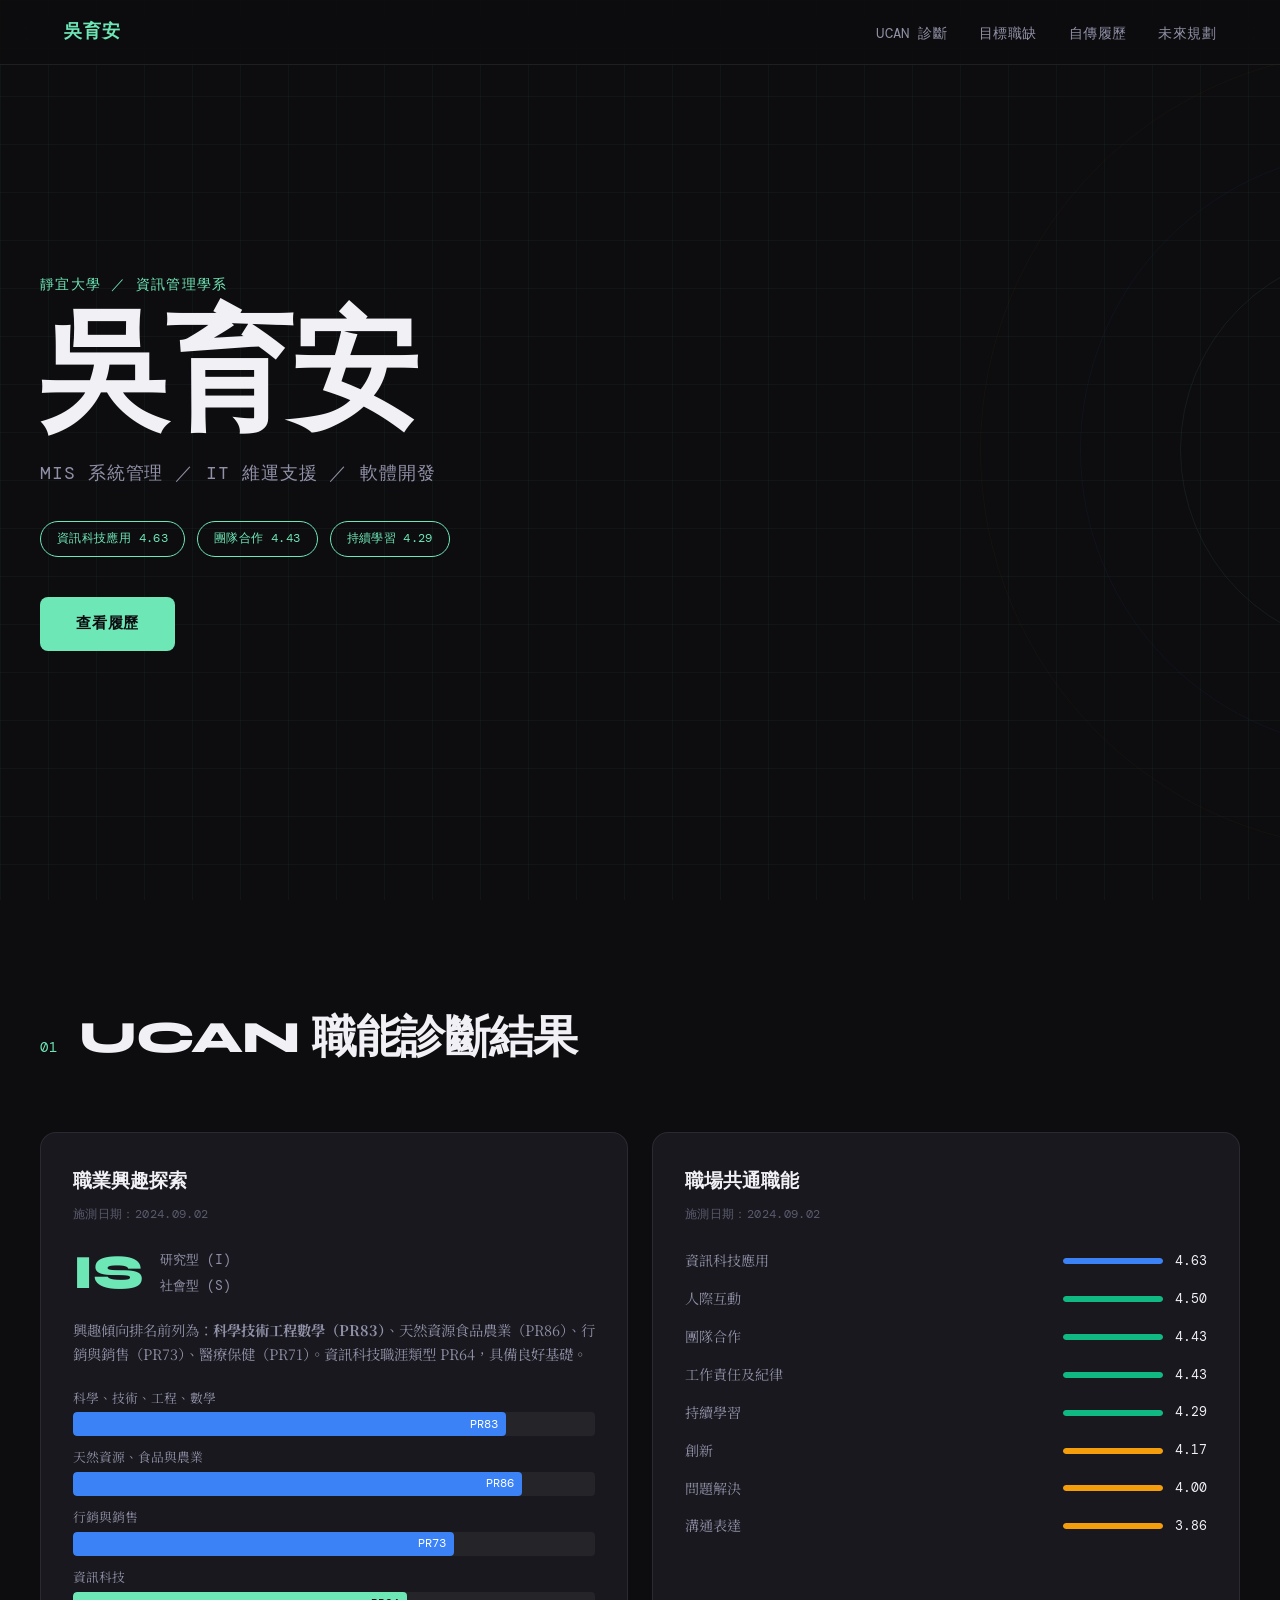
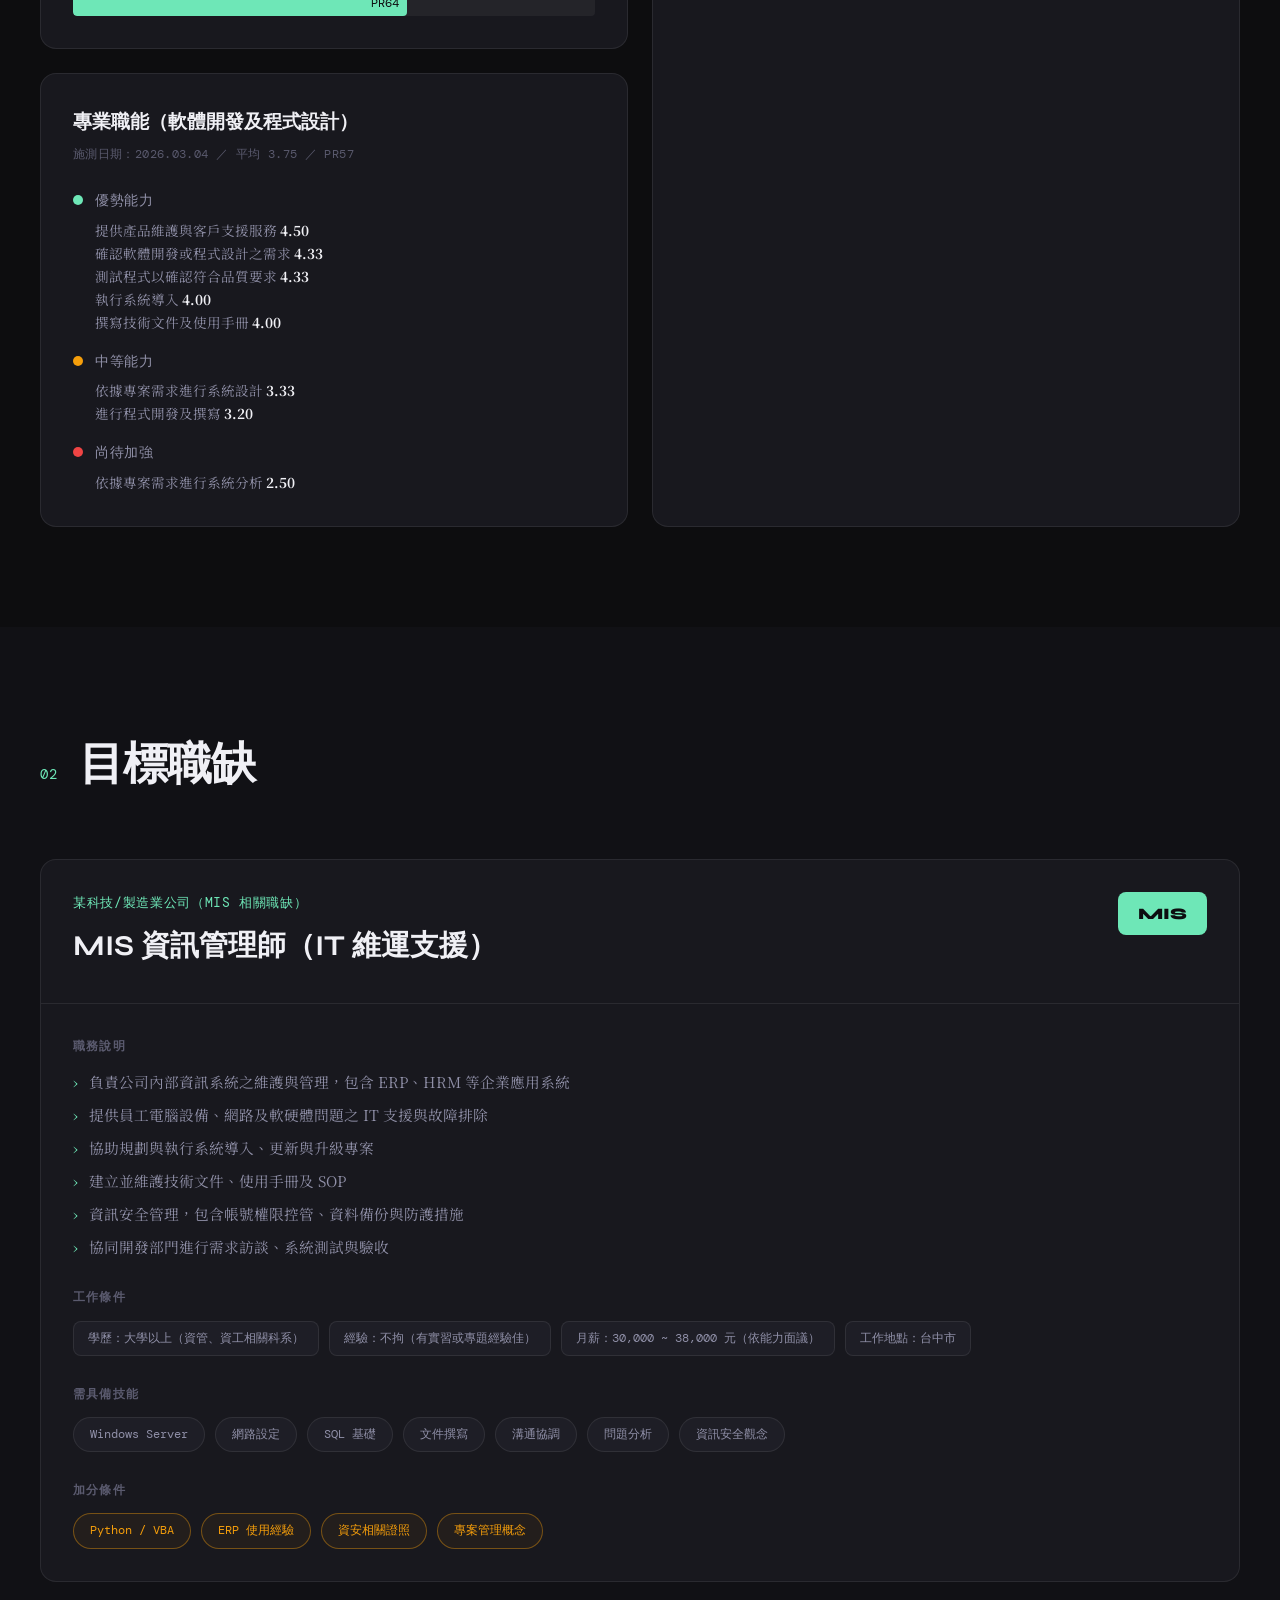
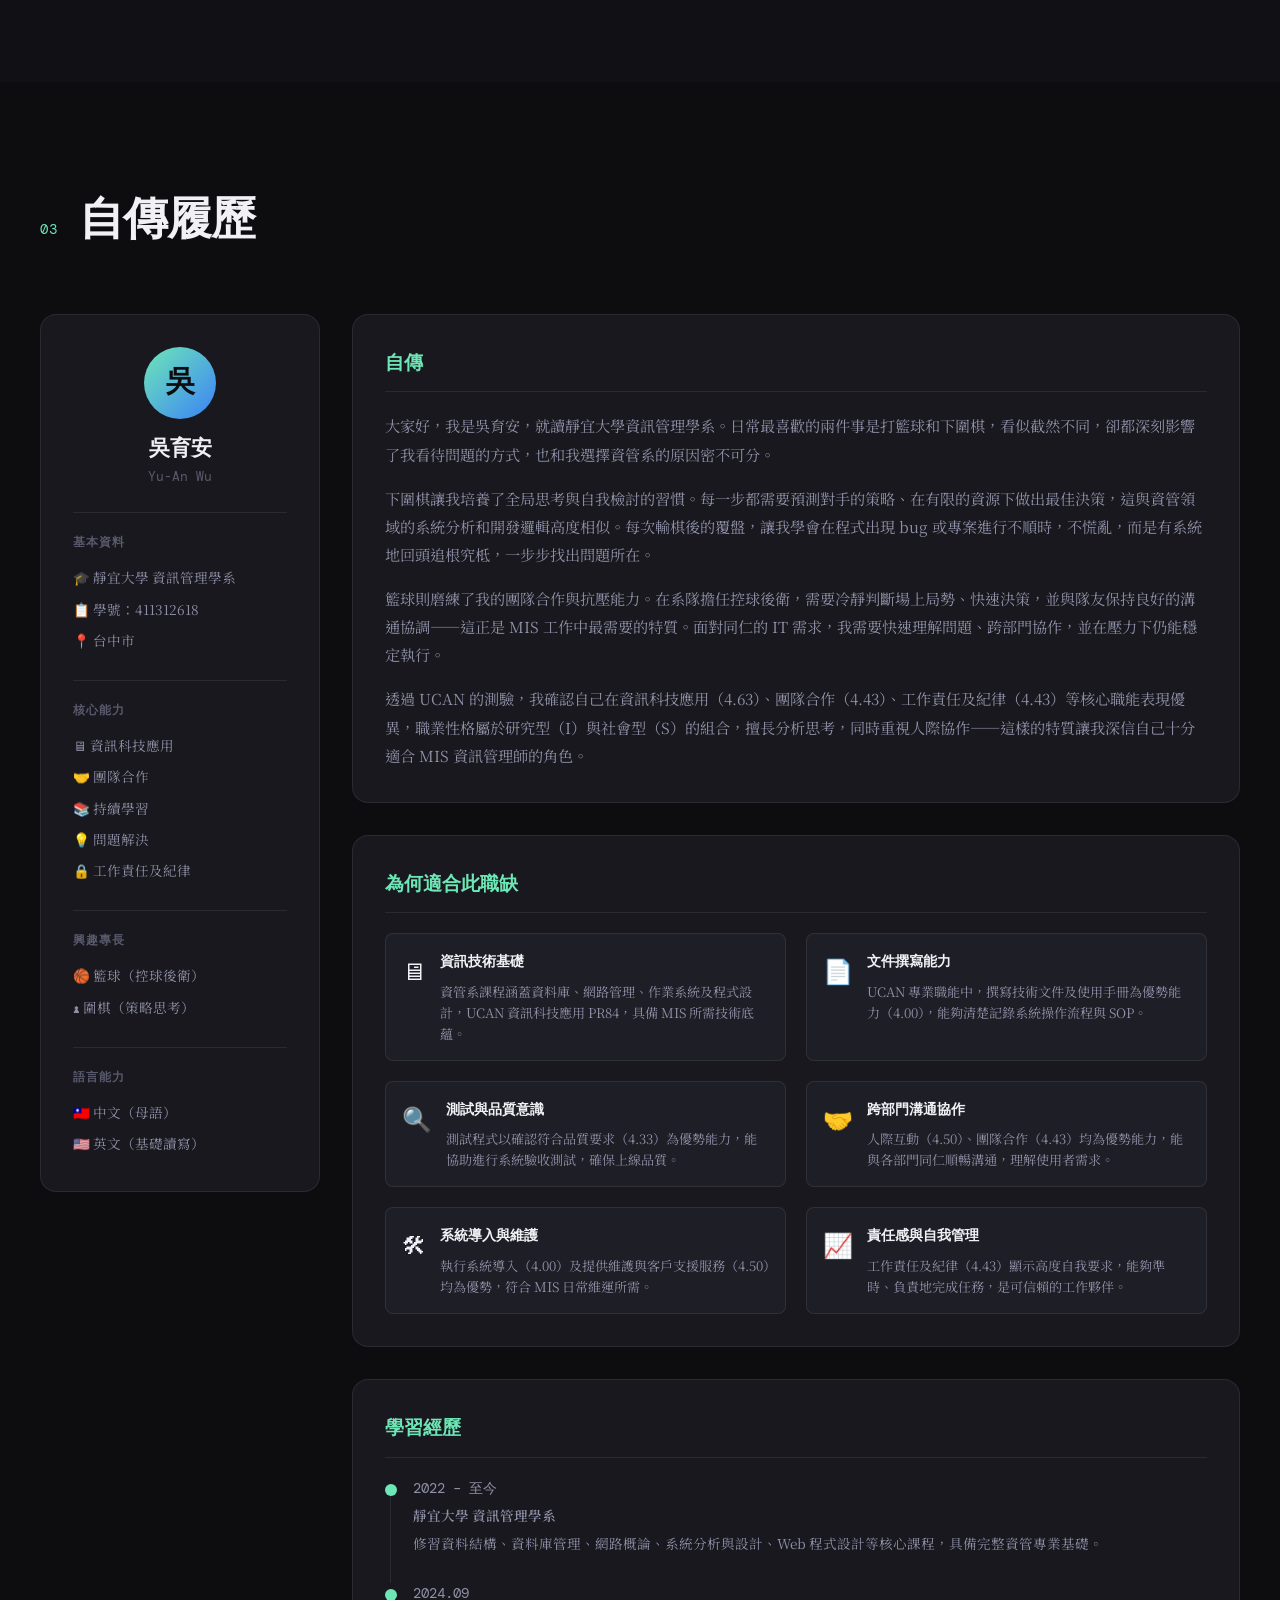
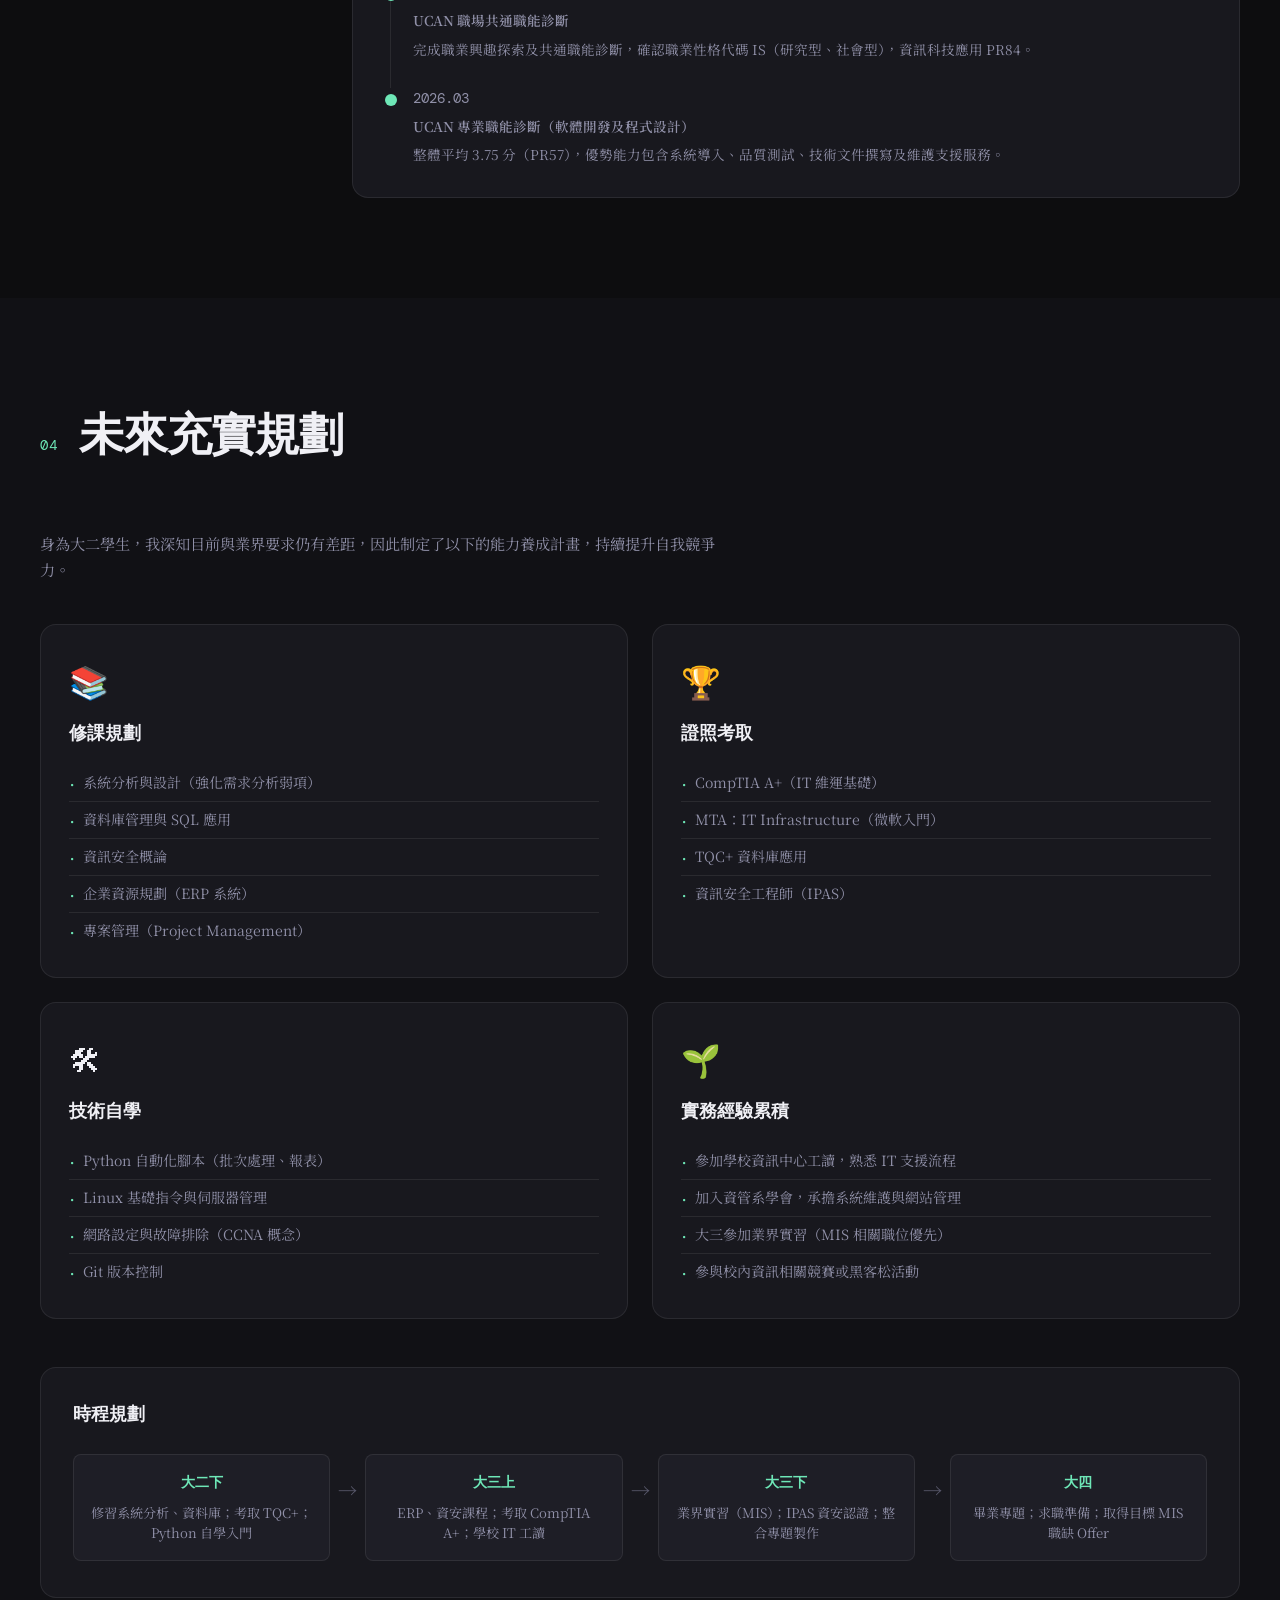
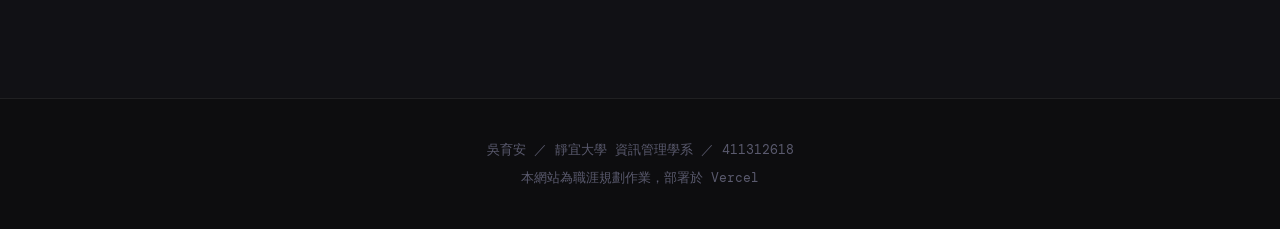
==== index.html @ 24e61c43 "Add files via upload" ====
<!DOCTYPE html>
<html lang="zh-TW">
<head>
  <meta charset="UTF-8" />
  <meta name="viewport" content="width=device-width, initial-scale=1.0" />
  <title>吳育安｜職涯履歷</title>
  <link rel="stylesheet" href="style.css" />
  <link rel="preconnect" href="https://fonts.googleapis.com" />
  <link rel="preconnect" href="https://fonts.gstatic.com" crossorigin />
  <link href="https://fonts.googleapis.com/css2?family=Noto+Serif+TC:wght@400;600;700&family=DM+Mono:wght@400;500&family=Syne:wght@700;800&display=swap" rel="stylesheet" />
</head>
<body>

  <!-- NAV -->
  <nav id="navbar">
    <div class="nav-inner">
      <span class="nav-logo">吳育安</span>
      <ul class="nav-links">
        <li><a href="#ucan">UCAN 診斷</a></li>
        <li><a href="#job">目標職缺</a></li>
        <li><a href="#resume">自傳履歷</a></li>
        <li><a href="#plan">未來規劃</a></li>
      </ul>
      <button class="hamburger" id="hamburger" aria-label="開啟選單">
        <span></span><span></span><span></span>
      </button>
    </div>
    <div class="mobile-menu" id="mobile-menu">
      <a href="#ucan">UCAN 診斷</a>
      <a href="#job">目標職缺</a>
      <a href="#resume">自傳履歷</a>
      <a href="#plan">未來規劃</a>
    </div>
  </nav>

  <!-- HERO -->
  <header class="hero">
    <div class="hero-bg-grid"></div>
    <div class="hero-content">
      <p class="hero-label">靜宜大學 ／ 資訊管理學系</p>
      <h1 class="hero-name">吳育安</h1>
      <p class="hero-sub">MIS 系統管理 ／ IT 維運支援 ／ 軟體開發</p>
      <div class="hero-tags">
        <span class="tag">資訊科技應用 4.63</span>
        <span class="tag">團隊合作 4.43</span>
        <span class="tag">持續學習 4.29</span>
      </div>
      <a href="#resume" class="btn-primary">查看履歷</a>
    </div>
    <div class="hero-deco">
      <div class="deco-ring ring-1"></div>
      <div class="deco-ring ring-2"></div>
      <div class="deco-ring ring-3"></div>
    </div>
  </header>

  <!-- UCAN -->
  <section id="ucan" class="section">
    <div class="container">
      <div class="section-header">
        <span class="section-num">01</span>
        <h2>UCAN 職能診斷結果</h2>
      </div>

      <div class="ucan-grid">

        <!-- 職業興趣 -->
        <div class="ucan-card card-interest">
          <h3 class="card-title">職業興趣探索</h3>
          <p class="card-meta">施測日期：2024.09.02</p>
          <div class="holland-badge">
            <span class="holland-code">IS</span>
            <div class="holland-labels">
              <span>研究型 (I)</span>
              <span>社會型 (S)</span>
            </div>
          </div>
          <p class="card-desc">興趣傾向排名前列為：<strong>科學技術工程數學（PR83）</strong>、天然資源食品農業（PR86）、行銷與銷售（PR73）、醫療保健（PR71）。資訊科技職涯類型 PR64，具備良好基礎。</p>
          <div class="interest-bars">
            <div class="ibar">
              <span>科學、技術、工程、數學</span>
              <div class="bar-track"><div class="bar-fill" style="--w:83%">PR83</div></div>
            </div>
            <div class="ibar">
              <span>天然資源、食品與農業</span>
              <div class="bar-track"><div class="bar-fill" style="--w:86%">PR86</div></div>
            </div>
            <div class="ibar">
              <span>行銷與銷售</span>
              <div class="bar-track"><div class="bar-fill" style="--w:73%">PR73</div></div>
            </div>
            <div class="ibar">
              <span>資訊科技</span>
              <div class="bar-track"><div class="bar-fill bar-fill-accent" style="--w:64%">PR64</div></div>
            </div>
          </div>
        </div>

        <!-- 共通職能 -->
        <div class="ucan-card card-common">
          <h3 class="card-title">職場共通職能</h3>
          <p class="card-meta">施測日期：2024.09.02</p>
          <div class="skill-rows">
            <div class="skill-row">
              <span class="skill-name">資訊科技應用</span>
              <div class="skill-bar-wrap">
                <div class="skill-bar" style="--pct:92.6%;--color:#3B82F6"></div>
              </div>
              <span class="skill-score">4.63</span>
            </div>
            <div class="skill-row">
              <span class="skill-name">人際互動</span>
              <div class="skill-bar-wrap">
                <div class="skill-bar" style="--pct:90%;--color:#10B981"></div>
              </div>
              <span class="skill-score">4.50</span>
            </div>
            <div class="skill-row">
              <span class="skill-name">團隊合作</span>
              <div class="skill-bar-wrap">
                <div class="skill-bar" style="--pct:88.6%;--color:#10B981"></div>
              </div>
              <span class="skill-score">4.43</span>
            </div>
            <div class="skill-row">
              <span class="skill-name">工作責任及紀律</span>
              <div class="skill-bar-wrap">
                <div class="skill-bar" style="--pct:88.6%;--color:#10B981"></div>
              </div>
              <span class="skill-score">4.43</span>
            </div>
            <div class="skill-row">
              <span class="skill-name">持續學習</span>
              <div class="skill-bar-wrap">
                <div class="skill-bar" style="--pct:85.8%;--color:#10B981"></div>
              </div>
              <span class="skill-score">4.29</span>
            </div>
            <div class="skill-row">
              <span class="skill-name">創新</span>
              <div class="skill-bar-wrap">
                <div class="skill-bar" style="--pct:83.4%;--color:#F59E0B"></div>
              </div>
              <span class="skill-score">4.17</span>
            </div>
            <div class="skill-row">
              <span class="skill-name">問題解決</span>
              <div class="skill-bar-wrap">
                <div class="skill-bar" style="--pct:80%;--color:#F59E0B"></div>
              </div>
              <span class="skill-score">4.00</span>
            </div>
            <div class="skill-row">
              <span class="skill-name">溝通表達</span>
              <div class="skill-bar-wrap">
                <div class="skill-bar" style="--pct:77.2%;--color:#F59E0B"></div>
              </div>
              <span class="skill-score">3.86</span>
            </div>
          </div>
        </div>

        <!-- 專業職能 -->
        <div class="ucan-card card-pro">
          <h3 class="card-title">專業職能（軟體開發及程式設計）</h3>
          <p class="card-meta">施測日期：2026.03.04 ／ 平均 3.75 ／ PR57</p>
          <div class="pro-items">
            <div class="pro-item strength">
              <span class="pro-dot"></span>
              <div>
                <p class="pro-label">優勢能力</p>
                <p>提供產品維護與客戶支援服務 <strong>4.50</strong></p>
                <p>確認軟體開發或程式設計之需求 <strong>4.33</strong></p>
                <p>測試程式以確認符合品質要求 <strong>4.33</strong></p>
                <p>執行系統導入 <strong>4.00</strong></p>
                <p>撰寫技術文件及使用手冊 <strong>4.00</strong></p>
              </div>
            </div>
            <div class="pro-item medium">
              <span class="pro-dot"></span>
              <div>
                <p class="pro-label">中等能力</p>
                <p>依據專案需求進行系統設計 <strong>3.33</strong></p>
                <p>進行程式開發及撰寫 <strong>3.20</strong></p>
              </div>
            </div>
            <div class="pro-item weak">
              <span class="pro-dot"></span>
              <div>
                <p class="pro-label">尚待加強</p>
                <p>依據專案需求進行系統分析 <strong>2.50</strong></p>
              </div>
            </div>
          </div>
        </div>

      </div>
    </div>
  </section>

  <!-- JOB -->
  <section id="job" class="section section-dark">
    <div class="container">
      <div class="section-header">
        <span class="section-num">02</span>
        <h2>目標職缺</h2>
      </div>

      <div class="job-card">
        <div class="job-header">
          <div>
            <p class="job-company">某科技/製造業公司（MIS 相關職缺）</p>
            <h3 class="job-title">MIS 資訊管理師（IT 維運支援）</h3>
          </div>
          <span class="job-badge">MIS</span>
        </div>

        <div class="job-body">
          <div class="job-section">
            <h4>職務說明</h4>
            <ul>
              <li>負責公司內部資訊系統之維護與管理，包含 ERP、HRM 等企業應用系統</li>
              <li>提供員工電腦設備、網路及軟硬體問題之 IT 支援與故障排除</li>
              <li>協助規劃與執行系統導入、更新與升級專案</li>
              <li>建立並維護技術文件、使用手冊及 SOP</li>
              <li>資訊安全管理，包含帳號權限控管、資料備份與防護措施</li>
              <li>協同開發部門進行需求訪談、系統測試與驗收</li>
            </ul>
          </div>

          <div class="job-section">
            <h4>工作條件</h4>
            <div class="job-tags">
              <span>學歷：大學以上（資管、資工相關科系）</span>
              <span>經驗：不拘（有實習或專題經驗佳）</span>
              <span>月薪：30,000 ~ 38,000 元（依能力面議）</span>
              <span>工作地點：台中市</span>
            </div>
          </div>

          <div class="job-section">
            <h4>需具備技能</h4>
            <div class="skill-chips">
              <span class="chip">Windows Server</span>
              <span class="chip">網路設定</span>
              <span class="chip">SQL 基礎</span>
              <span class="chip">文件撰寫</span>
              <span class="chip">溝通協調</span>
              <span class="chip">問題分析</span>
              <span class="chip">資訊安全觀念</span>
            </div>
          </div>

          <div class="job-section">
            <h4>加分條件</h4>
            <div class="skill-chips">
              <span class="chip chip-plus">Python / VBA</span>
              <span class="chip chip-plus">ERP 使用經驗</span>
              <span class="chip chip-plus">資安相關證照</span>
              <span class="chip chip-plus">專案管理概念</span>
            </div>
          </div>
        </div>
      </div>
    </div>
  </section>

  <!-- RESUME -->
  <section id="resume" class="section">
    <div class="container">
      <div class="section-header">
        <span class="section-num">03</span>
        <h2>自傳履歷</h2>
      </div>

      <div class="resume-layout">

        <!-- Sidebar -->
        <aside class="resume-sidebar">
          <div class="profile-block">
            <div class="profile-avatar">吳</div>
            <h3>吳育安</h3>
            <p>Yu-An Wu</p>
          </div>
          <div class="info-block">
            <h4>基本資料</h4>
            <p>🎓 靜宜大學 資訊管理學系</p>
            <p>📋 學號：411312618</p>
            <p>📍 台中市</p>
          </div>
          <div class="info-block">
            <h4>核心能力</h4>
            <p>🖥 資訊科技應用</p>
            <p>🤝 團隊合作</p>
            <p>📚 持續學習</p>
            <p>💡 問題解決</p>
            <p>🔒 工作責任及紀律</p>
          </div>
          <div class="info-block">
            <h4>興趣專長</h4>
            <p>🏀 籃球（控球後衛）</p>
            <p>♟ 圍棋（策略思考）</p>
          </div>
          <div class="info-block">
            <h4>語言能力</h4>
            <p>🇹🇼 中文（母語）</p>
            <p>🇺🇸 英文（基礎讀寫）</p>
          </div>
        </aside>

        <!-- Main Content -->
        <main class="resume-main">

          <div class="resume-section">
            <h3 class="rs-title">自傳</h3>
            <div class="bio-text">
              <p>大家好，我是吳育安，就讀靜宜大學資訊管理學系。日常最喜歡的兩件事是打籃球和下圍棋，看似截然不同，卻都深刻影響了我看待問題的方式，也和我選擇資管系的原因密不可分。</p>

              <p>下圍棋讓我培養了全局思考與自我檢討的習慣。每一步都需要預測對手的策略、在有限的資源下做出最佳決策，這與資管領域的系統分析和開發邏輯高度相似。每次輸棋後的覆盤，讓我學會在程式出現 bug 或專案進行不順時，不慌亂，而是有系統地回頭追根究柢，一步步找出問題所在。</p>

              <p>籃球則磨練了我的團隊合作與抗壓能力。在系隊擔任控球後衛，需要冷靜判斷場上局勢、快速決策，並與隊友保持良好的溝通協調——這正是 MIS 工作中最需要的特質。面對同仁的 IT 需求，我需要快速理解問題、跨部門協作，並在壓力下仍能穩定執行。</p>

              <p>透過 UCAN 的測驗，我確認自己在資訊科技應用（4.63）、團隊合作（4.43）、工作責任及紀律（4.43）等核心職能表現優異，職業性格屬於研究型（I）與社會型（S）的組合，擅長分析思考，同時重視人際協作——這樣的特質讓我深信自己十分適合 MIS 資訊管理師的角色。</p>
            </div>
          </div>

          <div class="resume-section">
            <h3 class="rs-title">為何適合此職缺</h3>
            <div class="fit-grid">
              <div class="fit-item">
                <span class="fit-icon">🖥</span>
                <div>
                  <strong>資訊技術基礎</strong>
                  <p>資管系課程涵蓋資料庫、網路管理、作業系統及程式設計，UCAN 資訊科技應用 PR84，具備 MIS 所需技術底蘊。</p>
                </div>
              </div>
              <div class="fit-item">
                <span class="fit-icon">📄</span>
                <div>
                  <strong>文件撰寫能力</strong>
                  <p>UCAN 專業職能中，撰寫技術文件及使用手冊為優勢能力（4.00），能夠清楚記錄系統操作流程與 SOP。</p>
                </div>
              </div>
              <div class="fit-item">
                <span class="fit-icon">🔍</span>
                <div>
                  <strong>測試與品質意識</strong>
                  <p>測試程式以確認符合品質要求（4.33）為優勢能力，能協助進行系統驗收測試，確保上線品質。</p>
                </div>
              </div>
              <div class="fit-item">
                <span class="fit-icon">🤝</span>
                <div>
                  <strong>跨部門溝通協作</strong>
                  <p>人際互動（4.50）、團隊合作（4.43）均為優勢能力，能與各部門同仁順暢溝通，理解使用者需求。</p>
                </div>
              </div>
              <div class="fit-item">
                <span class="fit-icon">🛠</span>
                <div>
                  <strong>系統導入與維護</strong>
                  <p>執行系統導入（4.00）及提供維護與客戶支援服務（4.50）均為優勢，符合 MIS 日常維運所需。</p>
                </div>
              </div>
              <div class="fit-item">
                <span class="fit-icon">📈</span>
                <div>
                  <strong>責任感與自我管理</strong>
                  <p>工作責任及紀律（4.43）顯示高度自我要求，能夠準時、負責地完成任務，是可信賴的工作夥伴。</p>
                </div>
              </div>
            </div>
          </div>

          <div class="resume-section">
            <h3 class="rs-title">學習經歷</h3>
            <div class="timeline">
              <div class="tl-item">
                <div class="tl-dot"></div>
                <div class="tl-content">
                  <p class="tl-date">2022 – 至今</p>
                  <p class="tl-title">靜宜大學 資訊管理學系</p>
                  <p>修習資料結構、資料庫管理、網路概論、系統分析與設計、Web 程式設計等核心課程，具備完整資管專業基礎。</p>
                </div>
              </div>
              <div class="tl-item">
                <div class="tl-dot"></div>
                <div class="tl-content">
                  <p class="tl-date">2024.09</p>
                  <p class="tl-title">UCAN 職場共通職能診斷</p>
                  <p>完成職業興趣探索及共通職能診斷，確認職業性格代碼 IS（研究型、社會型），資訊科技應用 PR84。</p>
                </div>
              </div>
              <div class="tl-item">
                <div class="tl-dot"></div>
                <div class="tl-content">
                  <p class="tl-date">2026.03</p>
                  <p class="tl-title">UCAN 專業職能診斷（軟體開發及程式設計）</p>
                  <p>整體平均 3.75 分（PR57），優勢能力包含系統導入、品質測試、技術文件撰寫及維護支援服務。</p>
                </div>
              </div>
            </div>
          </div>

        </main>
      </div>
    </div>
  </section>

  <!-- PLAN -->
  <section id="plan" class="section section-dark">
    <div class="container">
      <div class="section-header">
        <span class="section-num">04</span>
        <h2>未來充實規劃</h2>
      </div>

      <p class="plan-intro">身為大二學生，我深知目前與業界要求仍有差距，因此制定了以下的能力養成計畫，持續提升自我競爭力。</p>

      <div class="plan-grid">

        <div class="plan-card">
          <div class="plan-icon">📚</div>
          <h3>修課規劃</h3>
          <ul>
            <li>系統分析與設計（強化需求分析弱項）</li>
            <li>資料庫管理與 SQL 應用</li>
            <li>資訊安全概論</li>
            <li>企業資源規劃（ERP 系統）</li>
            <li>專案管理（Project Management）</li>
          </ul>
        </div>

        <div class="plan-card">
          <div class="plan-icon">🏆</div>
          <h3>證照考取</h3>
          <ul>
            <li>CompTIA A+（IT 維運基礎）</li>
            <li>MTA：IT Infrastructure（微軟入門）</li>
            <li>TQC+ 資料庫應用</li>
            <li>資訊安全工程師（IPAS）</li>
          </ul>
        </div>

        <div class="plan-card">
          <div class="plan-icon">🛠</div>
          <h3>技術自學</h3>
          <ul>
            <li>Python 自動化腳本（批次處理、報表）</li>
            <li>Linux 基礎指令與伺服器管理</li>
            <li>網路設定與故障排除（CCNA 概念）</li>
            <li>Git 版本控制</li>
          </ul>
        </div>

        <div class="plan-card">
          <div class="plan-icon">🌱</div>
          <h3>實務經驗累積</h3>
          <ul>
            <li>參加學校資訊中心工讀，熟悉 IT 支援流程</li>
            <li>加入資管系學會，承擔系統維護與網站管理</li>
            <li>大三參加業界實習（MIS 相關職位優先）</li>
            <li>參與校內資訊相關競賽或黑客松活動</li>
          </ul>
        </div>

      </div>

      <div class="roadmap">
        <h3>時程規劃</h3>
        <div class="roadmap-steps">
          <div class="rs-step">
            <div class="rs-step-num">大二下</div>
            <div class="rs-step-content">修習系統分析、資料庫；考取 TQC+；Python 自學入門</div>
          </div>
          <div class="rs-arrow">→</div>
          <div class="rs-step">
            <div class="rs-step-num">大三上</div>
            <div class="rs-step-content">ERP、資安課程；考取 CompTIA A+；學校 IT 工讀</div>
          </div>
          <div class="rs-arrow">→</div>
          <div class="rs-step">
            <div class="rs-step-num">大三下</div>
            <div class="rs-step-content">業界實習（MIS）；IPAS 資安認證；整合專題製作</div>
          </div>
          <div class="rs-arrow">→</div>
          <div class="rs-step">
            <div class="rs-step-num">大四</div>
            <div class="rs-step-content">畢業專題；求職準備；取得目標 MIS 職缺 Offer</div>
          </div>
        </div>
      </div>

    </div>
  </section>

  <!-- FOOTER -->
  <footer class="footer">
    <p>吳育安 ／ 靜宜大學 資訊管理學系 ／ 411312618</p>
    <p class="footer-sub">本網站為職涯規劃作業，部署於 Vercel</p>
  </footer>

  <script src="script.js"></script>
</body>
</html>
---- style.css ----
/* ===== CSS VARIABLES ===== */
:root {
  --bg: #0D0D0F;
  --bg2: #111115;
  --surface: #18181E;
  --surface2: #1E1E26;
  --border: rgba(255,255,255,0.08);
  --accent: #6EE7B7;
  --accent2: #3B82F6;
  --accent3: #F59E0B;
  --text: #F0F0F5;
  --text2: #9090A8;
  --text3: #5A5A6E;
  --font-display: 'Syne', sans-serif;
  --font-serif: 'Noto Serif TC', serif;
  --font-mono: 'DM Mono', monospace;
  --radius: 16px;
  --radius-sm: 8px;
  --shadow: 0 4px 32px rgba(0,0,0,0.4);
  --nav-h: 64px;
}

/* ===== RESET & BASE ===== */
*, *::before, *::after { box-sizing: border-box; margin: 0; padding: 0; }

html { scroll-behavior: smooth; font-size: 16px; }

body {
  background: var(--bg);
  color: var(--text);
  font-family: var(--font-serif);
  line-height: 1.7;
  -webkit-font-smoothing: antialiased;
}

img { display: block; max-width: 100%; }
ul { list-style: none; }
a { text-decoration: none; color: inherit; }

/* ===== NAVBAR ===== */
#navbar {
  position: fixed;
  top: 0; left: 0; right: 0;
  z-index: 1000;
  background: rgba(13,13,15,0.85);
  backdrop-filter: blur(16px);
  -webkit-backdrop-filter: blur(16px);
  border-bottom: 1px solid var(--border);
  transition: box-shadow 0.3s;
}
#navbar.scrolled { box-shadow: 0 2px 24px rgba(0,0,0,0.5); }

.nav-inner {
  max-width: 1200px;
  margin: 0 auto;
  padding: 0 24px;
  height: var(--nav-h);
  display: flex;
  align-items: center;
  justify-content: space-between;
}

.nav-logo {
  font-family: var(--font-display);
  font-size: 1.1rem;
  font-weight: 800;
  letter-spacing: 0.05em;
  color: var(--accent);
}

.nav-links {
  display: flex;
  gap: 32px;
}
.nav-links a {
  font-family: var(--font-mono);
  font-size: 0.85rem;
  color: var(--text2);
  transition: color 0.2s;
  letter-spacing: 0.03em;
}
.nav-links a:hover { color: var(--accent); }

.hamburger {
  display: none;
  flex-direction: column;
  gap: 5px;
  background: none;
  border: none;
  cursor: pointer;
  padding: 4px;
}
.hamburger span {
  display: block;
  width: 24px; height: 2px;
  background: var(--text2);
  border-radius: 2px;
  transition: all 0.3s;
}

.mobile-menu {
  display: none;
  flex-direction: column;
  padding: 16px 24px;
  border-top: 1px solid var(--border);
  gap: 16px;
}
.mobile-menu.open { display: flex; }
.mobile-menu a {
  font-family: var(--font-mono);
  font-size: 0.9rem;
  color: var(--text2);
  padding: 8px 0;
}

/* ===== HERO ===== */
.hero {
  min-height: 100vh;
  display: flex;
  align-items: center;
  position: relative;
  overflow: hidden;
  padding: calc(var(--nav-h) + 40px) 24px 80px;
}

.hero-bg-grid {
  position: absolute;
  inset: 0;
  background-image:
    linear-gradient(rgba(110,231,183,0.04) 1px, transparent 1px),
    linear-gradient(90deg, rgba(110,231,183,0.04) 1px, transparent 1px);
  background-size: 48px 48px;
  pointer-events: none;
}

.hero-content {
  position: relative;
  z-index: 2;
  max-width: 1200px;
  margin: 0 auto;
  width: 100%;
}

.hero-label {
  font-family: var(--font-mono);
  font-size: 0.85rem;
  color: var(--accent);
  letter-spacing: 0.1em;
  margin-bottom: 16px;
  opacity: 0;
  animation: fadeUp 0.6s 0.1s forwards;
}

.hero-name {
  font-family: var(--font-display);
  font-size: clamp(3.5rem, 10vw, 8rem);
  font-weight: 800;
  line-height: 0.95;
  letter-spacing: -0.02em;
  color: var(--text);
  margin-bottom: 24px;
  opacity: 0;
  animation: fadeUp 0.6s 0.25s forwards;
}

.hero-sub {
  font-family: var(--font-mono);
  font-size: clamp(0.9rem, 2vw, 1.15rem);
  color: var(--text2);
  margin-bottom: 32px;
  letter-spacing: 0.05em;
  opacity: 0;
  animation: fadeUp 0.6s 0.4s forwards;
}

.hero-tags {
  display: flex;
  flex-wrap: wrap;
  gap: 12px;
  margin-bottom: 40px;
  opacity: 0;
  animation: fadeUp 0.6s 0.55s forwards;
}

.tag {
  padding: 6px 16px;
  border: 1px solid var(--accent);
  border-radius: 999px;
  font-family: var(--font-mono);
  font-size: 0.78rem;
  color: var(--accent);
  letter-spacing: 0.03em;
}

.btn-primary {
  display: inline-block;
  padding: 14px 36px;
  background: var(--accent);
  color: #0D0D0F;
  font-family: var(--font-display);
  font-weight: 700;
  font-size: 0.95rem;
  border-radius: var(--radius-sm);
  letter-spacing: 0.05em;
  transition: all 0.25s;
  opacity: 0;
  animation: fadeUp 0.6s 0.7s forwards;
}
.btn-primary:hover {
  background: #fff;
  transform: translateY(-2px);
  box-shadow: 0 8px 24px rgba(110,231,183,0.3);
}

/* Hero decorative rings */
.hero-deco {
  position: absolute;
  right: -100px;
  top: 50%;
  transform: translateY(-50%);
  pointer-events: none;
  z-index: 1;
}
.deco-ring {
  position: absolute;
  border-radius: 50%;
  border: 1px solid;
  transform: translate(-50%, -50%);
}
.ring-1 { width: 400px; height: 400px; border-color: rgba(110,231,183,0.08); }
.ring-2 { width: 600px; height: 600px; border-color: rgba(59,130,246,0.06); }
.ring-3 { width: 800px; height: 800px; border-color: rgba(245,158,11,0.04); }

/* ===== SECTIONS ===== */
.section {
  padding: 100px 24px;
}
.section-dark {
  background: var(--bg2);
}

.container {
  max-width: 1200px;
  margin: 0 auto;
}

.section-header {
  display: flex;
  align-items: baseline;
  gap: 20px;
  margin-bottom: 56px;
}

.section-num {
  font-family: var(--font-mono);
  font-size: 0.85rem;
  color: var(--accent);
  letter-spacing: 0.1em;
}

.section-header h2 {
  font-family: var(--font-display);
  font-size: clamp(1.8rem, 4vw, 2.8rem);
  font-weight: 800;
  letter-spacing: -0.02em;
  color: var(--text);
}

/* ===== UCAN GRID ===== */
.ucan-grid {
  display: grid;
  grid-template-columns: 1fr 1fr;
  grid-template-rows: auto auto;
  gap: 24px;
}

.ucan-card {
  background: var(--surface);
  border: 1px solid var(--border);
  border-radius: var(--radius);
  padding: 32px;
  transition: border-color 0.3s, transform 0.3s;
}
.ucan-card:hover {
  border-color: rgba(110,231,183,0.3);
  transform: translateY(-2px);
}

.card-interest { grid-column: 1; grid-row: 1; }
.card-common   { grid-column: 2; grid-row: 1 / 3; }
.card-pro      { grid-column: 1; grid-row: 2; }

.card-title {
  font-family: var(--font-display);
  font-size: 1.2rem;
  font-weight: 700;
  margin-bottom: 6px;
  color: var(--text);
}

.card-meta {
  font-family: var(--font-mono);
  font-size: 0.78rem;
  color: var(--text3);
  margin-bottom: 24px;
  letter-spacing: 0.03em;
}

/* Holland badge */
.holland-badge {
  display: flex;
  align-items: center;
  gap: 16px;
  margin-bottom: 20px;
}
.holland-code {
  font-family: var(--font-display);
  font-size: 3rem;
  font-weight: 800;
  color: var(--accent);
  line-height: 1;
}
.holland-labels {
  display: flex;
  flex-direction: column;
  gap: 4px;
}
.holland-labels span {
  font-family: var(--font-mono);
  font-size: 0.82rem;
  color: var(--text2);
}

.card-desc {
  font-size: 0.9rem;
  color: var(--text2);
  line-height: 1.7;
  margin-bottom: 20px;
}

/* Interest bars */
.interest-bars { display: flex; flex-direction: column; gap: 10px; }
.ibar { display: flex; flex-direction: column; gap: 4px; }
.ibar > span { font-size: 0.8rem; color: var(--text2); }
.bar-track {
  height: 24px;
  background: rgba(255,255,255,0.05);
  border-radius: 4px;
  overflow: hidden;
  position: relative;
}
.bar-fill {
  height: 100%;
  width: var(--w);
  background: var(--accent2);
  border-radius: 4px;
  display: flex;
  align-items: center;
  justify-content: flex-end;
  padding-right: 8px;
  font-family: var(--font-mono);
  font-size: 0.72rem;
  color: #fff;
  animation: growBar 1s ease-out forwards;
}
.bar-fill-accent { background: var(--accent); color: #0D0D0F; }

@keyframes growBar {
  from { width: 0; }
  to { width: var(--w); }
}

/* Skill rows */
.skill-rows { display: flex; flex-direction: column; gap: 14px; }
.skill-row {
  display: grid;
  grid-template-columns: 1fr auto auto;
  align-items: center;
  gap: 12px;
}
.skill-name { font-size: 0.88rem; color: var(--text2); }
.skill-bar-wrap {
  height: 6px;
  background: rgba(255,255,255,0.07);
  border-radius: 999px;
  width: 100px;
  overflow: hidden;
}
.skill-bar {
  height: 100%;
  width: var(--pct);
  background: var(--color);
  border-radius: 999px;
  animation: growBar 1s ease-out forwards;
}
.skill-score {
  font-family: var(--font-mono);
  font-size: 0.82rem;
  color: var(--text);
  min-width: 28px;
  text-align: right;
}

/* Pro items */
.pro-items { display: flex; flex-direction: column; gap: 16px; }
.pro-item { display: flex; gap: 12px; align-items: flex-start; }
.pro-dot {
  width: 10px; height: 10px;
  border-radius: 50%;
  flex-shrink: 0;
  margin-top: 6px;
}
.strength .pro-dot { background: var(--accent); }
.medium .pro-dot { background: var(--accent3); }
.weak .pro-dot { background: #EF4444; }
.pro-label {
  font-family: var(--font-mono);
  font-size: 0.75rem;
  color: var(--text3);
  margin-bottom: 6px;
  letter-spacing: 0.05em;
}
.pro-item p { font-size: 0.85rem; color: var(--text2); }
.pro-item strong { color: var(--text); }

/* ===== JOB CARD ===== */
.job-card {
  background: var(--surface);
  border: 1px solid var(--border);
  border-radius: var(--radius);
  overflow: hidden;
}

.job-header {
  padding: 32px;
  border-bottom: 1px solid var(--border);
  display: flex;
  justify-content: space-between;
  align-items: flex-start;
  gap: 16px;
}

.job-company {
  font-family: var(--font-mono);
  font-size: 0.82rem;
  color: var(--accent);
  margin-bottom: 8px;
  letter-spacing: 0.05em;
}

.job-title {
  font-family: var(--font-display);
  font-size: clamp(1.3rem, 3vw, 1.8rem);
  font-weight: 700;
  color: var(--text);
}

.job-badge {
  background: var(--accent);
  color: #0D0D0F;
  font-family: var(--font-display);
  font-weight: 800;
  font-size: 1rem;
  padding: 8px 20px;
  border-radius: var(--radius-sm);
  flex-shrink: 0;
}

.job-body { padding: 32px; display: flex; flex-direction: column; gap: 28px; }

.job-section h4 {
  font-family: var(--font-mono);
  font-size: 0.78rem;
  color: var(--text3);
  letter-spacing: 0.1em;
  text-transform: uppercase;
  margin-bottom: 12px;
}

.job-section ul { display: flex; flex-direction: column; gap: 8px; }
.job-section li {
  padding-left: 16px;
  position: relative;
  font-size: 0.92rem;
  color: var(--text2);
}
.job-section li::before {
  content: '›';
  position: absolute;
  left: 0;
  color: var(--accent);
}

.job-tags {
  display: flex;
  flex-wrap: wrap;
  gap: 10px;
}
.job-tags span {
  font-family: var(--font-mono);
  font-size: 0.78rem;
  color: var(--text2);
  padding: 6px 14px;
  background: var(--surface2);
  border: 1px solid var(--border);
  border-radius: var(--radius-sm);
}

.skill-chips {
  display: flex;
  flex-wrap: wrap;
  gap: 10px;
}

.chip {
  padding: 6px 16px;
  border: 1px solid var(--border);
  border-radius: 999px;
  font-family: var(--font-mono);
  font-size: 0.78rem;
  color: var(--text2);
  background: var(--surface2);
  transition: all 0.2s;
}
.chip:hover { border-color: var(--accent2); color: var(--accent2); }

.chip-plus {
  border-color: rgba(245,158,11,0.4);
  color: var(--accent3);
  background: rgba(245,158,11,0.05);
}

/* ===== RESUME ===== */
.resume-layout {
  display: grid;
  grid-template-columns: 280px 1fr;
  gap: 32px;
  align-items: flex-start;
}

.resume-sidebar {
  background: var(--surface);
  border: 1px solid var(--border);
  border-radius: var(--radius);
  padding: 32px;
  position: sticky;
  top: calc(var(--nav-h) + 20px);
  display: flex;
  flex-direction: column;
  gap: 24px;
}

.profile-block { text-align: center; }

.profile-avatar {
  width: 72px; height: 72px;
  border-radius: 50%;
  background: linear-gradient(135deg, var(--accent), var(--accent2));
  display: flex;
  align-items: center;
  justify-content: center;
  font-family: var(--font-display);
  font-size: 1.8rem;
  font-weight: 800;
  color: #0D0D0F;
  margin: 0 auto 12px;
}

.profile-block h3 {
  font-family: var(--font-display);
  font-size: 1.3rem;
  font-weight: 700;
}
.profile-block p {
  font-family: var(--font-mono);
  font-size: 0.8rem;
  color: var(--text3);
}

.info-block { border-top: 1px solid var(--border); padding-top: 20px; }
.info-block h4 {
  font-family: var(--font-mono);
  font-size: 0.72rem;
  color: var(--text3);
  letter-spacing: 0.1em;
  text-transform: uppercase;
  margin-bottom: 10px;
}
.info-block p {
  font-size: 0.85rem;
  color: var(--text2);
  padding: 4px 0;
}

/* Resume main */
.resume-main {
  display: flex;
  flex-direction: column;
  gap: 32px;
}

.resume-section {
  background: var(--surface);
  border: 1px solid var(--border);
  border-radius: var(--radius);
  padding: 32px;
}

.rs-title {
  font-family: var(--font-display);
  font-size: 1.2rem;
  font-weight: 700;
  color: var(--accent);
  margin-bottom: 20px;
  padding-bottom: 12px;
  border-bottom: 1px solid var(--border);
}

.bio-text p {
  font-size: 0.95rem;
  color: var(--text2);
  line-height: 1.85;
  margin-bottom: 16px;
}
.bio-text p:last-child { margin-bottom: 0; }

/* Fit grid */
.fit-grid {
  display: grid;
  grid-template-columns: 1fr 1fr;
  gap: 20px;
}

.fit-item {
  display: flex;
  gap: 14px;
  align-items: flex-start;
  padding: 16px;
  background: var(--surface2);
  border-radius: var(--radius-sm);
  border: 1px solid var(--border);
  transition: border-color 0.2s;
}
.fit-item:hover { border-color: rgba(110,231,183,0.3); }

.fit-icon { font-size: 1.5rem; flex-shrink: 0; }
.fit-item strong {
  display: block;
  font-size: 0.9rem;
  color: var(--text);
  margin-bottom: 6px;
  font-family: var(--font-display);
}
.fit-item p { font-size: 0.82rem; color: var(--text2); line-height: 1.6; }

/* Timeline */
.timeline { display: flex; flex-direction: column; gap: 0; }
.tl-item {
  display: flex;
  gap: 16px;
  position: relative;
  padding-bottom: 28px;
}
.tl-item:last-child { padding-bottom: 0; }
.tl-item:not(:last-child)::before {
  content: '';
  position: absolute;
  left: 5px;
  top: 16px;
  bottom: 0;
  width: 1px;
  background: var(--border);
}

.tl-dot {
  width: 12px; height: 12px;
  border-radius: 50%;
  background: var(--accent);
  flex-shrink: 0;
  margin-top: 6px;
  position: relative;
  z-index: 1;
}

.tl-content { flex: 1; }
.tl-date {
  font-family: var(--font-mono);
  font-size: 0.75rem;
  color: var(--text3);
  margin-bottom: 4px;
}
.tl-title {
  font-size: 0.95rem;
  color: var(--text);
  font-weight: 600;
  margin-bottom: 6px;
}
.tl-content p { font-size: 0.85rem; color: var(--text2); line-height: 1.65; }

/* ===== PLAN ===== */
.plan-intro {
  font-size: 0.95rem;
  color: var(--text2);
  max-width: 700px;
  margin-bottom: 40px;
  line-height: 1.75;
}

.plan-grid {
  display: grid;
  grid-template-columns: 1fr 1fr;
  gap: 24px;
  margin-bottom: 48px;
}

.plan-card {
  background: var(--surface);
  border: 1px solid var(--border);
  border-radius: var(--radius);
  padding: 28px;
  transition: border-color 0.3s, transform 0.3s;
}
.plan-card:hover {
  border-color: rgba(110,231,183,0.25);
  transform: translateY(-2px);
}

.plan-icon { font-size: 2rem; margin-bottom: 12px; }

.plan-card h3 {
  font-family: var(--font-display);
  font-size: 1.1rem;
  font-weight: 700;
  color: var(--text);
  margin-bottom: 16px;
}

.plan-card li {
  padding: 6px 0 6px 14px;
  position: relative;
  font-size: 0.88rem;
  color: var(--text2);
  border-bottom: 1px solid var(--border);
}
.plan-card li:last-child { border-bottom: none; }
.plan-card li::before {
  content: '·';
  position: absolute;
  left: 0;
  color: var(--accent);
  font-size: 1.2rem;
  line-height: 1.4;
}

/* Roadmap */
.roadmap {
  background: var(--surface);
  border: 1px solid var(--border);
  border-radius: var(--radius);
  padding: 32px;
}

.roadmap h3 {
  font-family: var(--font-display);
  font-size: 1.1rem;
  font-weight: 700;
  color: var(--text);
  margin-bottom: 24px;
}

.roadmap-steps {
  display: flex;
  align-items: flex-start;
  gap: 8px;
  overflow-x: auto;
  padding-bottom: 4px;
}

.rs-step {
  flex: 1;
  min-width: 160px;
  background: var(--surface2);
  border: 1px solid var(--border);
  border-radius: var(--radius-sm);
  padding: 16px;
  text-align: center;
  transition: border-color 0.2s;
}
.rs-step:hover { border-color: var(--accent); }

.rs-step-num {
  font-family: var(--font-display);
  font-size: 0.9rem;
  font-weight: 700;
  color: var(--accent);
  margin-bottom: 8px;
}

.rs-step-content {
  font-size: 0.82rem;
  color: var(--text2);
  line-height: 1.55;
}

.rs-arrow {
  color: var(--text3);
  font-size: 1.2rem;
  padding-top: 20px;
  flex-shrink: 0;
}

/* ===== FOOTER ===== */
.footer {
  padding: 40px 24px;
  border-top: 1px solid var(--border);
  text-align: center;
}
.footer p {
  font-family: var(--font-mono);
  font-size: 0.82rem;
  color: var(--text3);
}
.footer-sub { margin-top: 6px; }

/* ===== ANIMATIONS ===== */
@keyframes fadeUp {
  from { opacity: 0; transform: translateY(24px); }
  to   { opacity: 1; transform: translateY(0); }
}

.reveal {
  opacity: 0;
  transform: translateY(32px);
  transition: opacity 0.65s ease, transform 0.65s ease;
}
.reveal.visible {
  opacity: 1;
  transform: translateY(0);
}

/* ===== RESPONSIVE ===== */
@media (max-width: 1024px) {
  .ucan-grid {
    grid-template-columns: 1fr;
    grid-template-rows: auto;
  }
  .card-interest, .card-common, .card-pro {
    grid-column: 1;
    grid-row: auto;
  }

  .resume-layout {
    grid-template-columns: 1fr;
  }
  .resume-sidebar {
    position: static;
    display: grid;
    grid-template-columns: repeat(auto-fit, minmax(180px, 1fr));
    gap: 16px;
  }
}

@media (max-width: 768px) {
  .nav-links { display: none; }
  .hamburger { display: flex; }

  .hero-deco { display: none; }

  .section { padding: 60px 20px; }

  .fit-grid { grid-template-columns: 1fr; }

  .plan-grid { grid-template-columns: 1fr; }

  .roadmap-steps { flex-direction: column; }
  .rs-arrow { transform: rotate(90deg); align-self: center; padding-top: 0; }

  .job-header { flex-direction: column; }

  .resume-sidebar {
    grid-template-columns: 1fr 1fr;
  }
}

@media (max-width: 480px) {
  .resume-sidebar {
    grid-template-columns: 1fr;
  }
  .skill-row {
    grid-template-columns: 1fr auto;
  }
  .skill-bar-wrap { display: none; }
}
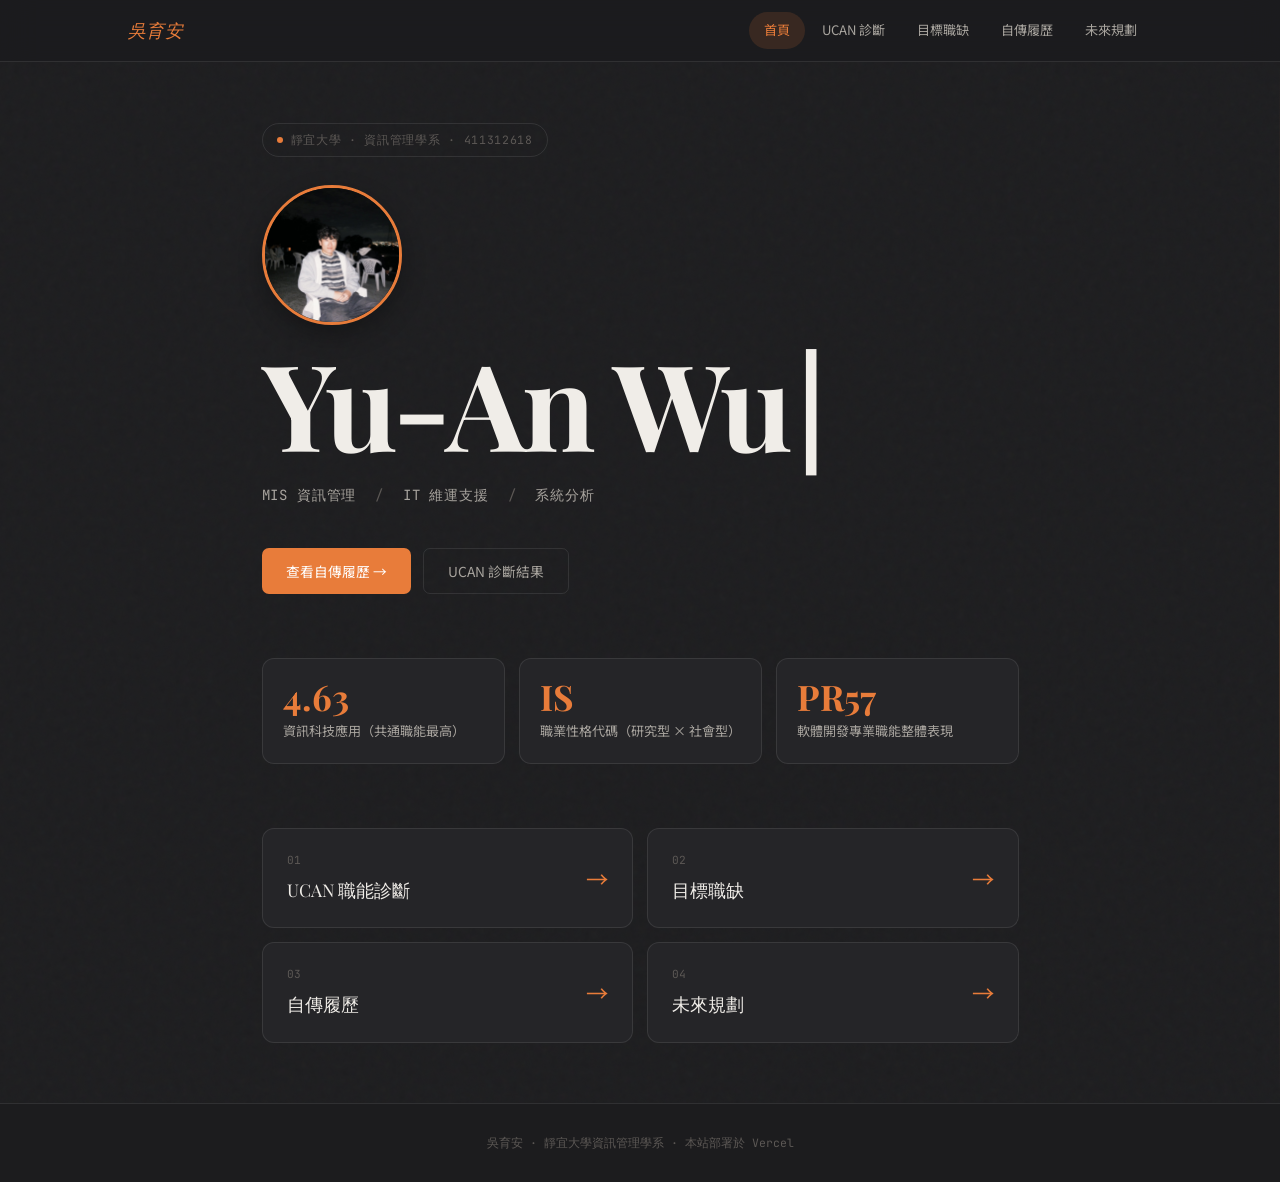
==== commit 80883194: "V2" ====
--- a/index.html
+++ b/index.html
@@ -1,505 +1,205 @@
 <!DOCTYPE html>
 <html lang="zh-TW">
 <head>
-  <meta charset="UTF-8" />
-  <meta name="viewport" content="width=device-width, initial-scale=1.0" />
-  <title>吳育安｜職涯履歷</title>
-  <link rel="stylesheet" href="style.css" />
-  <link rel="preconnect" href="https://fonts.googleapis.com" />
-  <link rel="preconnect" href="https://fonts.gstatic.com" crossorigin />
-  <link href="https://fonts.googleapis.com/css2?family=Noto+Serif+TC:wght@400;600;700&family=DM+Mono:wght@400;500&family=Syne:wght@700;800&display=swap" rel="stylesheet" />
+  <meta charset="UTF-8"/>
+  <meta name="viewport" content="width=device-width,initial-scale=1"/>
+  <title>吳育安 — 職涯作品集</title>
+  <link rel="stylesheet" href="style.css"/>
+  <link rel="preconnect" href="https://fonts.googleapis.com"/>
+  <link rel="preconnect" href="https://fonts.gstatic.com" crossorigin/>
+  <link href="https://fonts.googleapis.com/css2?family=Playfair+Display:ital,wght@0,700;1,400&family=Noto+Sans+TC:wght@400;500;600&family=JetBrains+Mono:wght@400;500&display=swap" rel="stylesheet"/>
+  <style>
+    /* ── HERO ── */
+    .hero{
+      min-height:calc(100vh - var(--nav-h));
+      display:flex;align-items:center;
+      position:relative;overflow:hidden;
+      padding:60px 0;
+    }
+    .hero-noise{
+      position:absolute;inset:0;
+      background-image:url("data:image/svg+xml,%3Csvg viewBox='0 0 200 200' xmlns='http://www.w3.org/2000/svg'%3E%3Cfilter id='n'%3E%3CfeTurbulence type='fractalNoise' baseFrequency='.65' numOctaves='3' stitchTiles='stitch'/%3E%3C/filter%3E%3Crect width='100%25' height='100%25' filter='url(%23n)' opacity='.03'/%3E%3C/svg%3E");
+      pointer-events:none;
+    }
+    .hero-line{
+      position:absolute;right:0;top:0;bottom:0;width:1px;
+      background:linear-gradient(to bottom,transparent,var(--accent),transparent);
+      opacity:.25;
+    }
+    .hero-content{position:relative;z-index:2}
+    .hero-tag{
+      display:inline-flex;align-items:center;gap:8px;
+      padding:6px 14px;border:1px solid var(--line);border-radius:999px;
+      font-family:var(--ff-mono);font-size:.72rem;color:var(--text3);
+      margin-bottom:28px;letter-spacing:.06em;
+    }
+    .hero-tag::before{content:'';width:6px;height:6px;border-radius:50%;background:var(--accent)}
+    .hero-name{
+      font-family:var(--ff-head);
+      font-size:clamp(3.5rem,10vw,7.5rem);
+      font-weight:700;line-height:.95;
+      letter-spacing:-.03em;
+      margin-bottom:24px;
+    }
+    .hero-name em{color:var(--accent);font-style:italic}
+    .hero-roles{
+      font-family:var(--ff-mono);font-size:.88rem;
+      color:var(--text2);letter-spacing:.06em;
+      margin-bottom:40px;
+    }
+    .hero-roles span{color:var(--text3);margin:0 10px}
+    .hero-cards{
+      display:grid;grid-template-columns:repeat(3,1fr);gap:14px;
+      margin-top:64px;
+    }
+    .h-card{
+      background:var(--bg-card);border:1px solid var(--line);
+      border-radius:var(--r);padding:20px;
+      transition:border-color .2s,transform .2s;
+      cursor:default;
+    }
+    .h-card:hover{border-color:rgba(232,124,58,.3);transform:translateY(-2px)}
+    .h-card-num{
+      font-family:var(--ff-head);font-size:2.2rem;font-weight:700;
+      color:var(--accent);line-height:1;margin-bottom:6px;
+    }
+    .h-card-label{font-size:.82rem;color:var(--text2)}
+    /* nav items */
+    .nav-pages{
+      display:grid;grid-template-columns:1fr 1fr;gap:14px;
+      margin-top:64px;
+    }
+    .np-item{
+      display:flex;align-items:center;justify-content:space-between;
+      background:var(--bg-card);border:1px solid var(--line);
+      border-radius:var(--r);padding:22px 24px;
+      transition:border-color .2s,background .2s;
+    }
+    .np-item:hover{border-color:var(--accent);background:var(--accent-lt)}
+    .np-num{font-family:var(--ff-mono);font-size:.7rem;color:var(--text3);margin-bottom:4px}
+    .np-title{font-family:var(--ff-head);font-size:1.1rem;color:var(--text)}
+    .np-arrow{font-size:1.4rem;color:var(--accent);transition:transform .2s}
+    .np-item:hover .np-arrow{transform:translateX(4px)}
+
+    @media(max-width:768px){
+      .hero-name{
+        font-family:var(--ff-head);
+        font-size:clamp(1.4rem,3vw,2rem);
+        font-weight:700;
+        margin-bottom:10px;
+      }
+      .hero-cards{grid-template-columns:1fr 1fr}
+      .nav-pages{grid-template-columns:1fr}
+    }
+    @media(max-width:480px){
+      .hero-cards{grid-template-columns:1fr}
+    }
+  </style>
 </head>
 <body>
 
-  <!-- NAV -->
-  <nav id="navbar">
-    <div class="nav-inner">
-      <span class="nav-logo">吳育安</span>
-      <ul class="nav-links">
-        <li><a href="#ucan">UCAN 診斷</a></li>
-        <li><a href="#job">目標職缺</a></li>
-        <li><a href="#resume">自傳履歷</a></li>
-        <li><a href="#plan">未來規劃</a></li>
-      </ul>
-      <button class="hamburger" id="hamburger" aria-label="開啟選單">
-        <span></span><span></span><span></span>
-      </button>
+<nav class="nav">
+  <div class="nav-inner">
+    <a href="index.html" class="nav-brand">吳育安</a>
+    <div class="nav-links">
+      <a href="index.html">首頁</a>
+      <a href="ucan.html">UCAN 診斷</a>
+      <a href="job.html">目標職缺</a>
+      <a href="resume.html">自傳履歷</a>
+      <a href="plan.html">未來規劃</a>
     </div>
-    <div class="mobile-menu" id="mobile-menu">
-      <a href="#ucan">UCAN 診斷</a>
-      <a href="#job">目標職缺</a>
-      <a href="#resume">自傳履歷</a>
-      <a href="#plan">未來規劃</a>
-    </div>
-  </nav>
-
-  <!-- HERO -->
-  <header class="hero">
-    <div class="hero-bg-grid"></div>
-    <div class="hero-content">
-      <p class="hero-label">靜宜大學 ／ 資訊管理學系</p>
-      <h1 class="hero-name">吳育安</h1>
-      <p class="hero-sub">MIS 系統管理 ／ IT 維運支援 ／ 軟體開發</p>
-      <div class="hero-tags">
-        <span class="tag">資訊科技應用 4.63</span>
-        <span class="tag">團隊合作 4.43</span>
-        <span class="tag">持續學習 4.29</span>
+    <button class="nav-burger" aria-label="選單">
+      <span></span><span></span><span></span>
+    </button>
+  </div>
+  <div class="nav-drawer">
+    <a href="index.html">首頁</a>
+    <a href="ucan.html">UCAN 診斷</a>
+    <a href="job.html">目標職缺</a>
+    <a href="resume.html">自傳履歷</a>
+    <a href="plan.html">未來規劃</a>
+  </div>
+</nav>
+
+<main class="page">
+  <section class="hero">
+    <div class="hero-noise"></div>
+    <div class="hero-line"></div>
+    <div class="wrap hero-content">
+
+      <div class="hero-tag">靜宜大學 · 資訊管理學系 · 411312618</div>
+      <img src="images/avatar.png" alt="吳育安" class="hero-avatar">
+      <h1 class="hero-name">
+        <span id="typing-name"></span>
+      </h1>
+
+      <p class="hero-roles">
+        MIS 資訊管理
+        <span>/</span>
+        IT 維運支援
+        <span>/</span>
+        系統分析
+      </p>
+
+      <div style="display:flex;gap:12px;flex-wrap:wrap">
+        <a href="resume.html" class="btn btn-fill">查看自傳履歷 →</a>
+        <a href="ucan.html" class="btn btn-outline">UCAN 診斷結果</a>
       </div>
-      <a href="#resume" class="btn-primary">查看履歷</a>
-    </div>
-    <div class="hero-deco">
-      <div class="deco-ring ring-1"></div>
-      <div class="deco-ring ring-2"></div>
-      <div class="deco-ring ring-3"></div>
-    </div>
-  </header>
-
-  <!-- UCAN -->
-  <section id="ucan" class="section">
-    <div class="container">
-      <div class="section-header">
-        <span class="section-num">01</span>
-        <h2>UCAN 職能診斷結果</h2>
+
+      <div class="hero-cards reveal">
+        <div class="h-card">
+          <div class="h-card-num">4.63</div>
+          <div class="h-card-label">資訊科技應用（共通職能最高）</div>
+        </div>
+        <div class="h-card">
+          <div class="h-card-num">IS</div>
+          <div class="h-card-label">職業性格代碼（研究型 × 社會型）</div>
+        </div>
+        <div class="h-card">
+          <div class="h-card-num">PR57</div>
+          <div class="h-card-label">軟體開發專業職能整體表現</div>
+        </div>
       </div>
 
-      <div class="ucan-grid">
-
-        <!-- 職業興趣 -->
-        <div class="ucan-card card-interest">
-          <h3 class="card-title">職業興趣探索</h3>
-          <p class="card-meta">施測日期：2024.09.02</p>
-          <div class="holland-badge">
-            <span class="holland-code">IS</span>
-            <div class="holland-labels">
-              <span>研究型 (I)</span>
-              <span>社會型 (S)</span>
-            </div>
-          </div>
-          <p class="card-desc">興趣傾向排名前列為：<strong>科學技術工程數學（PR83）</strong>、天然資源食品農業（PR86）、行銷與銷售（PR73）、醫療保健（PR71）。資訊科技職涯類型 PR64，具備良好基礎。</p>
-          <div class="interest-bars">
-            <div class="ibar">
-              <span>科學、技術、工程、數學</span>
-              <div class="bar-track"><div class="bar-fill" style="--w:83%">PR83</div></div>
-            </div>
-            <div class="ibar">
-              <span>天然資源、食品與農業</span>
-              <div class="bar-track"><div class="bar-fill" style="--w:86%">PR86</div></div>
-            </div>
-            <div class="ibar">
-              <span>行銷與銷售</span>
-              <div class="bar-track"><div class="bar-fill" style="--w:73%">PR73</div></div>
-            </div>
-            <div class="ibar">
-              <span>資訊科技</span>
-              <div class="bar-track"><div class="bar-fill bar-fill-accent" style="--w:64%">PR64</div></div>
-            </div>
-          </div>
-        </div>
-
-        <!-- 共通職能 -->
-        <div class="ucan-card card-common">
-          <h3 class="card-title">職場共通職能</h3>
-          <p class="card-meta">施測日期：2024.09.02</p>
-          <div class="skill-rows">
-            <div class="skill-row">
-              <span class="skill-name">資訊科技應用</span>
-              <div class="skill-bar-wrap">
-                <div class="skill-bar" style="--pct:92.6%;--color:#3B82F6"></div>
-              </div>
-              <span class="skill-score">4.63</span>
-            </div>
-            <div class="skill-row">
-              <span class="skill-name">人際互動</span>
-              <div class="skill-bar-wrap">
-                <div class="skill-bar" style="--pct:90%;--color:#10B981"></div>
-              </div>
-              <span class="skill-score">4.50</span>
-            </div>
-            <div class="skill-row">
-              <span class="skill-name">團隊合作</span>
-              <div class="skill-bar-wrap">
-                <div class="skill-bar" style="--pct:88.6%;--color:#10B981"></div>
-              </div>
-              <span class="skill-score">4.43</span>
-            </div>
-            <div class="skill-row">
-              <span class="skill-name">工作責任及紀律</span>
-              <div class="skill-bar-wrap">
-                <div class="skill-bar" style="--pct:88.6%;--color:#10B981"></div>
-              </div>
-              <span class="skill-score">4.43</span>
-            </div>
-            <div class="skill-row">
-              <span class="skill-name">持續學習</span>
-              <div class="skill-bar-wrap">
-                <div class="skill-bar" style="--pct:85.8%;--color:#10B981"></div>
-              </div>
-              <span class="skill-score">4.29</span>
-            </div>
-            <div class="skill-row">
-              <span class="skill-name">創新</span>
-              <div class="skill-bar-wrap">
-                <div class="skill-bar" style="--pct:83.4%;--color:#F59E0B"></div>
-              </div>
-              <span class="skill-score">4.17</span>
-            </div>
-            <div class="skill-row">
-              <span class="skill-name">問題解決</span>
-              <div class="skill-bar-wrap">
-                <div class="skill-bar" style="--pct:80%;--color:#F59E0B"></div>
-              </div>
-              <span class="skill-score">4.00</span>
-            </div>
-            <div class="skill-row">
-              <span class="skill-name">溝通表達</span>
-              <div class="skill-bar-wrap">
-                <div class="skill-bar" style="--pct:77.2%;--color:#F59E0B"></div>
-              </div>
-              <span class="skill-score">3.86</span>
-            </div>
-          </div>
-        </div>
-
-        <!-- 專業職能 -->
-        <div class="ucan-card card-pro">
-          <h3 class="card-title">專業職能（軟體開發及程式設計）</h3>
-          <p class="card-meta">施測日期：2026.03.04 ／ 平均 3.75 ／ PR57</p>
-          <div class="pro-items">
-            <div class="pro-item strength">
-              <span class="pro-dot"></span>
-              <div>
-                <p class="pro-label">優勢能力</p>
-                <p>提供產品維護與客戶支援服務 <strong>4.50</strong></p>
-                <p>確認軟體開發或程式設計之需求 <strong>4.33</strong></p>
-                <p>測試程式以確認符合品質要求 <strong>4.33</strong></p>
-                <p>執行系統導入 <strong>4.00</strong></p>
-                <p>撰寫技術文件及使用手冊 <strong>4.00</strong></p>
-              </div>
-            </div>
-            <div class="pro-item medium">
-              <span class="pro-dot"></span>
-              <div>
-                <p class="pro-label">中等能力</p>
-                <p>依據專案需求進行系統設計 <strong>3.33</strong></p>
-                <p>進行程式開發及撰寫 <strong>3.20</strong></p>
-              </div>
-            </div>
-            <div class="pro-item weak">
-              <span class="pro-dot"></span>
-              <div>
-                <p class="pro-label">尚待加強</p>
-                <p>依據專案需求進行系統分析 <strong>2.50</strong></p>
-              </div>
-            </div>
-          </div>
-        </div>
-
+      <div class="nav-pages reveal">
+        <a href="ucan.html" class="np-item">
+          <div>
+            <div class="np-num">01</div>
+            <div class="np-title">UCAN 職能診斷</div>
+          </div>
+          <span class="np-arrow">→</span>
+        </a>
+        <a href="job.html" class="np-item">
+          <div>
+            <div class="np-num">02</div>
+            <div class="np-title">目標職缺</div>
+          </div>
+          <span class="np-arrow">→</span>
+        </a>
+        <a href="resume.html" class="np-item">
+          <div>
+            <div class="np-num">03</div>
+            <div class="np-title">自傳履歷</div>
+          </div>
+          <span class="np-arrow">→</span>
+        </a>
+        <a href="plan.html" class="np-item">
+          <div>
+            <div class="np-num">04</div>
+            <div class="np-title">未來規劃</div>
+          </div>
+          <span class="np-arrow">→</span>
+        </a>
       </div>
+
     </div>
   </section>
 
-  <!-- JOB -->
-  <section id="job" class="section section-dark">
-    <div class="container">
-      <div class="section-header">
-        <span class="section-num">02</span>
-        <h2>目標職缺</h2>
-      </div>
-
-      <div class="job-card">
-        <div class="job-header">
-          <div>
-            <p class="job-company">某科技/製造業公司（MIS 相關職缺）</p>
-            <h3 class="job-title">MIS 資訊管理師（IT 維運支援）</h3>
-          </div>
-          <span class="job-badge">MIS</span>
-        </div>
-
-        <div class="job-body">
-          <div class="job-section">
-            <h4>職務說明</h4>
-            <ul>
-              <li>負責公司內部資訊系統之維護與管理，包含 ERP、HRM 等企業應用系統</li>
-              <li>提供員工電腦設備、網路及軟硬體問題之 IT 支援與故障排除</li>
-              <li>協助規劃與執行系統導入、更新與升級專案</li>
-              <li>建立並維護技術文件、使用手冊及 SOP</li>
-              <li>資訊安全管理，包含帳號權限控管、資料備份與防護措施</li>
-              <li>協同開發部門進行需求訪談、系統測試與驗收</li>
-            </ul>
-          </div>
-
-          <div class="job-section">
-            <h4>工作條件</h4>
-            <div class="job-tags">
-              <span>學歷：大學以上（資管、資工相關科系）</span>
-              <span>經驗：不拘（有實習或專題經驗佳）</span>
-              <span>月薪：30,000 ~ 38,000 元（依能力面議）</span>
-              <span>工作地點：台中市</span>
-            </div>
-          </div>
-
-          <div class="job-section">
-            <h4>需具備技能</h4>
-            <div class="skill-chips">
-              <span class="chip">Windows Server</span>
-              <span class="chip">網路設定</span>
-              <span class="chip">SQL 基礎</span>
-              <span class="chip">文件撰寫</span>
-              <span class="chip">溝通協調</span>
-              <span class="chip">問題分析</span>
-              <span class="chip">資訊安全觀念</span>
-            </div>
-          </div>
-
-          <div class="job-section">
-            <h4>加分條件</h4>
-            <div class="skill-chips">
-              <span class="chip chip-plus">Python / VBA</span>
-              <span class="chip chip-plus">ERP 使用經驗</span>
-              <span class="chip chip-plus">資安相關證照</span>
-              <span class="chip chip-plus">專案管理概念</span>
-            </div>
-          </div>
-        </div>
-      </div>
-    </div>
-  </section>
-
-  <!-- RESUME -->
-  <section id="resume" class="section">
-    <div class="container">
-      <div class="section-header">
-        <span class="section-num">03</span>
-        <h2>自傳履歷</h2>
-      </div>
-
-      <div class="resume-layout">
-
-        <!-- Sidebar -->
-        <aside class="resume-sidebar">
-          <div class="profile-block">
-            <div class="profile-avatar">吳</div>
-            <h3>吳育安</h3>
-            <p>Yu-An Wu</p>
-          </div>
-          <div class="info-block">
-            <h4>基本資料</h4>
-            <p>🎓 靜宜大學 資訊管理學系</p>
-            <p>📋 學號：411312618</p>
-            <p>📍 台中市</p>
-          </div>
-          <div class="info-block">
-            <h4>核心能力</h4>
-            <p>🖥 資訊科技應用</p>
-            <p>🤝 團隊合作</p>
-            <p>📚 持續學習</p>
-            <p>💡 問題解決</p>
-            <p>🔒 工作責任及紀律</p>
-          </div>
-          <div class="info-block">
-            <h4>興趣專長</h4>
-            <p>🏀 籃球（控球後衛）</p>
-            <p>♟ 圍棋（策略思考）</p>
-          </div>
-          <div class="info-block">
-            <h4>語言能力</h4>
-            <p>🇹🇼 中文（母語）</p>
-            <p>🇺🇸 英文（基礎讀寫）</p>
-          </div>
-        </aside>
-
-        <!-- Main Content -->
-        <main class="resume-main">
-
-          <div class="resume-section">
-            <h3 class="rs-title">自傳</h3>
-            <div class="bio-text">
-              <p>大家好，我是吳育安，就讀靜宜大學資訊管理學系。日常最喜歡的兩件事是打籃球和下圍棋，看似截然不同，卻都深刻影響了我看待問題的方式，也和我選擇資管系的原因密不可分。</p>
-
-              <p>下圍棋讓我培養了全局思考與自我檢討的習慣。每一步都需要預測對手的策略、在有限的資源下做出最佳決策，這與資管領域的系統分析和開發邏輯高度相似。每次輸棋後的覆盤，讓我學會在程式出現 bug 或專案進行不順時，不慌亂，而是有系統地回頭追根究柢，一步步找出問題所在。</p>
-
-              <p>籃球則磨練了我的團隊合作與抗壓能力。在系隊擔任控球後衛，需要冷靜判斷場上局勢、快速決策，並與隊友保持良好的溝通協調——這正是 MIS 工作中最需要的特質。面對同仁的 IT 需求，我需要快速理解問題、跨部門協作，並在壓力下仍能穩定執行。</p>
-
-              <p>透過 UCAN 的測驗，我確認自己在資訊科技應用（4.63）、團隊合作（4.43）、工作責任及紀律（4.43）等核心職能表現優異，職業性格屬於研究型（I）與社會型（S）的組合，擅長分析思考，同時重視人際協作——這樣的特質讓我深信自己十分適合 MIS 資訊管理師的角色。</p>
-            </div>
-          </div>
-
-          <div class="resume-section">
-            <h3 class="rs-title">為何適合此職缺</h3>
-            <div class="fit-grid">
-              <div class="fit-item">
-                <span class="fit-icon">🖥</span>
-                <div>
-                  <strong>資訊技術基礎</strong>
-                  <p>資管系課程涵蓋資料庫、網路管理、作業系統及程式設計，UCAN 資訊科技應用 PR84，具備 MIS 所需技術底蘊。</p>
-                </div>
-              </div>
-              <div class="fit-item">
-                <span class="fit-icon">📄</span>
-                <div>
-                  <strong>文件撰寫能力</strong>
-                  <p>UCAN 專業職能中，撰寫技術文件及使用手冊為優勢能力（4.00），能夠清楚記錄系統操作流程與 SOP。</p>
-                </div>
-              </div>
-              <div class="fit-item">
-                <span class="fit-icon">🔍</span>
-                <div>
-                  <strong>測試與品質意識</strong>
-                  <p>測試程式以確認符合品質要求（4.33）為優勢能力，能協助進行系統驗收測試，確保上線品質。</p>
-                </div>
-              </div>
-              <div class="fit-item">
-                <span class="fit-icon">🤝</span>
-                <div>
-                  <strong>跨部門溝通協作</strong>
-                  <p>人際互動（4.50）、團隊合作（4.43）均為優勢能力，能與各部門同仁順暢溝通，理解使用者需求。</p>
-                </div>
-              </div>
-              <div class="fit-item">
-                <span class="fit-icon">🛠</span>
-                <div>
-                  <strong>系統導入與維護</strong>
-                  <p>執行系統導入（4.00）及提供維護與客戶支援服務（4.50）均為優勢，符合 MIS 日常維運所需。</p>
-                </div>
-              </div>
-              <div class="fit-item">
-                <span class="fit-icon">📈</span>
-                <div>
-                  <strong>責任感與自我管理</strong>
-                  <p>工作責任及紀律（4.43）顯示高度自我要求，能夠準時、負責地完成任務，是可信賴的工作夥伴。</p>
-                </div>
-              </div>
-            </div>
-          </div>
-
-          <div class="resume-section">
-            <h3 class="rs-title">學習經歷</h3>
-            <div class="timeline">
-              <div class="tl-item">
-                <div class="tl-dot"></div>
-                <div class="tl-content">
-                  <p class="tl-date">2022 – 至今</p>
-                  <p class="tl-title">靜宜大學 資訊管理學系</p>
-                  <p>修習資料結構、資料庫管理、網路概論、系統分析與設計、Web 程式設計等核心課程，具備完整資管專業基礎。</p>
-                </div>
-              </div>
-              <div class="tl-item">
-                <div class="tl-dot"></div>
-                <div class="tl-content">
-                  <p class="tl-date">2024.09</p>
-                  <p class="tl-title">UCAN 職場共通職能診斷</p>
-                  <p>完成職業興趣探索及共通職能診斷，確認職業性格代碼 IS（研究型、社會型），資訊科技應用 PR84。</p>
-                </div>
-              </div>
-              <div class="tl-item">
-                <div class="tl-dot"></div>
-                <div class="tl-content">
-                  <p class="tl-date">2026.03</p>
-                  <p class="tl-title">UCAN 專業職能診斷（軟體開發及程式設計）</p>
-                  <p>整體平均 3.75 分（PR57），優勢能力包含系統導入、品質測試、技術文件撰寫及維護支援服務。</p>
-                </div>
-              </div>
-            </div>
-          </div>
-
-        </main>
-      </div>
-    </div>
-  </section>
-
-  <!-- PLAN -->
-  <section id="plan" class="section section-dark">
-    <div class="container">
-      <div class="section-header">
-        <span class="section-num">04</span>
-        <h2>未來充實規劃</h2>
-      </div>
-
-      <p class="plan-intro">身為大二學生，我深知目前與業界要求仍有差距，因此制定了以下的能力養成計畫，持續提升自我競爭力。</p>
-
-      <div class="plan-grid">
-
-        <div class="plan-card">
-          <div class="plan-icon">📚</div>
-          <h3>修課規劃</h3>
-          <ul>
-            <li>系統分析與設計（強化需求分析弱項）</li>
-            <li>資料庫管理與 SQL 應用</li>
-            <li>資訊安全概論</li>
-            <li>企業資源規劃（ERP 系統）</li>
-            <li>專案管理（Project Management）</li>
-          </ul>
-        </div>
-
-        <div class="plan-card">
-          <div class="plan-icon">🏆</div>
-          <h3>證照考取</h3>
-          <ul>
-            <li>CompTIA A+（IT 維運基礎）</li>
-            <li>MTA：IT Infrastructure（微軟入門）</li>
-            <li>TQC+ 資料庫應用</li>
-            <li>資訊安全工程師（IPAS）</li>
-          </ul>
-        </div>
-
-        <div class="plan-card">
-          <div class="plan-icon">🛠</div>
-          <h3>技術自學</h3>
-          <ul>
-            <li>Python 自動化腳本（批次處理、報表）</li>
-            <li>Linux 基礎指令與伺服器管理</li>
-            <li>網路設定與故障排除（CCNA 概念）</li>
-            <li>Git 版本控制</li>
-          </ul>
-        </div>
-
-        <div class="plan-card">
-          <div class="plan-icon">🌱</div>
-          <h3>實務經驗累積</h3>
-          <ul>
-            <li>參加學校資訊中心工讀，熟悉 IT 支援流程</li>
-            <li>加入資管系學會，承擔系統維護與網站管理</li>
-            <li>大三參加業界實習（MIS 相關職位優先）</li>
-            <li>參與校內資訊相關競賽或黑客松活動</li>
-          </ul>
-        </div>
-
-      </div>
-
-      <div class="roadmap">
-        <h3>時程規劃</h3>
-        <div class="roadmap-steps">
-          <div class="rs-step">
-            <div class="rs-step-num">大二下</div>
-            <div class="rs-step-content">修習系統分析、資料庫；考取 TQC+；Python 自學入門</div>
-          </div>
-          <div class="rs-arrow">→</div>
-          <div class="rs-step">
-            <div class="rs-step-num">大三上</div>
-            <div class="rs-step-content">ERP、資安課程；考取 CompTIA A+；學校 IT 工讀</div>
-          </div>
-          <div class="rs-arrow">→</div>
-          <div class="rs-step">
-            <div class="rs-step-num">大三下</div>
-            <div class="rs-step-content">業界實習（MIS）；IPAS 資安認證；整合專題製作</div>
-          </div>
-          <div class="rs-arrow">→</div>
-          <div class="rs-step">
-            <div class="rs-step-num">大四</div>
-            <div class="rs-step-content">畢業專題；求職準備；取得目標 MIS 職缺 Offer</div>
-          </div>
-        </div>
-      </div>
-
-    </div>
-  </section>
-
-  <!-- FOOTER -->
   <footer class="footer">
-    <p>吳育安 ／ 靜宜大學 資訊管理學系 ／ 411312618</p>
-    <p class="footer-sub">本網站為職涯規劃作業，部署於 Vercel</p>
+    <p>吳育安 · 靜宜大學資訊管理學系 · 本站部署於 Vercel</p>
   </footer>
-
-  <script src="script.js"></script>
+</main>
+
+<script src="script.js"></script>
 </body>
 </html>
--- a/style.css
+++ b/style.css
@@ -1,893 +1,182 @@
-/* ===== CSS VARIABLES ===== */
+/* ============================================
+   style.css — 共用樣式
+   ============================================ */
 :root {
-  --bg: #0D0D0F;
-  --bg2: #111115;
-  --surface: #18181E;
-  --surface2: #1E1E26;
-  --border: rgba(255,255,255,0.08);
-  --accent: #6EE7B7;
-  --accent2: #3B82F6;
-  --accent3: #F59E0B;
-  --text: #F0F0F5;
-  --text2: #9090A8;
-  --text3: #5A5A6E;
-  --font-display: 'Syne', sans-serif;
-  --font-serif: 'Noto Serif TC', serif;
-  --font-mono: 'DM Mono', monospace;
-  --radius: 16px;
-  --radius-sm: 8px;
-  --shadow: 0 4px 32px rgba(0,0,0,0.4);
-  --nav-h: 64px;
+  --bg:        #1C1C1E;
+  --bg-card:   #252528;
+  --bg-raised: #2C2C30;
+  --line:      rgba(255,255,255,0.09);
+  --accent:    #E87C3A;
+  --accent-lt: rgba(232,124,58,0.14);
+  --accent-dk: #C4612A;
+  --green:     #52C7A0;
+  --blue:      #5B9CF6;
+  --red:       #E06060;
+  --amber:     #F0B848;
+  --text:      #F0EDE8;
+  --text2:     #A8A49E;
+  --text3:     #5C5855;
+  --ff-head:   'Playfair Display', serif;
+  --ff-body:   'Noto Sans TC', sans-serif;
+  --ff-mono:   'JetBrains Mono', monospace;
+  --r:         12px;
+  --r-sm:      7px;
+  --nav-h:     62px;
+  --max-w:     1080px;
+  --ease:      cubic-bezier(.4,0,.2,1);
 }
 
-/* ===== RESET & BASE ===== */
-*, *::before, *::after { box-sizing: border-box; margin: 0; padding: 0; }
+*,*::before,*::after{box-sizing:border-box;margin:0;padding:0}
+html{font-size:16px;scroll-behavior:smooth}
+body{background:var(--bg);color:var(--text);font-family:var(--ff-body);line-height:1.75;-webkit-font-smoothing:antialiased;min-height:100vh}
+ul{list-style:none}
+a{text-decoration:none;color:inherit}
+img{display:block;max-width:100%}
 
-html { scroll-behavior: smooth; font-size: 16px; }
+/* NAV */
+.nav{
+  position:fixed;inset:0 0 auto 0;z-index:900;
+  height:var(--nav-h);
+  background:rgba(28,28,30,0.90);
+  backdrop-filter:blur(18px);-webkit-backdrop-filter:blur(18px);
+  border-bottom:1px solid var(--line);
+}
+.nav-inner{
+  max-width:var(--max-w);margin:0 auto;padding:0 28px;
+  height:100%;display:flex;align-items:center;justify-content:space-between;
+}
+.nav-brand{
+  font-family:var(--ff-head);font-size:1.1rem;
+  color:var(--accent);font-style:italic;letter-spacing:.02em;
+}
+.nav-links{display:flex;gap:2px;}
+.nav-links a{
+  padding:7px 15px;border-radius:999px;
+  font-size:.82rem;color:var(--text2);
+  transition:background .18s,color .18s;
+}
+.nav-links a:hover{background:var(--bg-raised);color:var(--text)}
+.nav-links a.active{background:var(--accent-lt);color:var(--accent)}
+.nav-burger{display:none;flex-direction:column;gap:5px;background:none;border:none;cursor:pointer;padding:4px}
+.nav-burger span{display:block;width:22px;height:2px;background:var(--text2);border-radius:2px;transition:all .3s}
+.nav-drawer{display:none;flex-direction:column;background:var(--bg-card);border-top:1px solid var(--line);padding:14px 20px 22px;gap:4px}
+.nav-drawer.open{display:flex}
+.nav-drawer a{padding:10px 14px;border-radius:var(--r-sm);font-size:.88rem;color:var(--text2);transition:background .18s,color .18s}
+.nav-drawer a:hover{background:var(--bg-raised);color:var(--text)}
+.nav-drawer a.active{color:var(--accent);background:var(--accent-lt)}
 
-body {
-  background: var(--bg);
-  color: var(--text);
-  font-family: var(--font-serif);
-  line-height: 1.7;
-  -webkit-font-smoothing: antialiased;
+/* PAGE */
+.page{padding-top:var(--nav-h);min-height:100vh}
+.wrap{max-width:var(--max-w);margin:0 auto;padding:0 28px}
+
+/* SECTION */
+.sec{padding:72px 0}
+.eyebrow{font-family:var(--ff-mono);font-size:.7rem;letter-spacing:.18em;text-transform:uppercase;color:var(--accent);margin-bottom:8px}
+.sec-title{font-family:var(--ff-head);font-size:clamp(2rem,5vw,3rem);font-weight:700;line-height:1.1;margin-bottom:14px}
+.sec-sub{font-size:.93rem;color:var(--text2);max-width:520px;line-height:1.8}
+
+/* CARD */
+.card{background:var(--bg-card);border:1px solid var(--line);border-radius:var(--r);padding:26px;transition:border-color .22s,transform .22s}
+.card:hover{border-color:rgba(232,124,58,.3);transform:translateY(-2px)}
+.card-title{font-family:var(--ff-head);font-size:1.05rem;color:var(--text);margin-bottom:4px}
+.card-meta{font-family:var(--ff-mono);font-size:.7rem;color:var(--text3);letter-spacing:.05em;margin-bottom:16px}
+
+/* BAR */
+.bar-row{display:grid;grid-template-columns:1fr 90px 36px;align-items:center;gap:12px;margin-bottom:11px}
+.bar-label{font-size:.84rem;color:var(--text2)}
+.bar-track{height:5px;background:rgba(255,255,255,.07);border-radius:999px;overflow:hidden}
+.bar-fill{height:100%;border-radius:999px;width:0;transition:width 1.1s var(--ease)}
+.bar-score{font-family:var(--ff-mono);font-size:.76rem;color:var(--text);text-align:right}
+
+/* PRO ITEMS */
+.pro-group{margin-bottom:20px}
+.pro-group-label{
+  font-family:var(--ff-mono);font-size:.68rem;letter-spacing:.1em;text-transform:uppercase;
+  margin-bottom:10px;padding:3px 10px;border-radius:999px;display:inline-block;
+}
+.label-strong{background:rgba(82,199,160,.12);color:var(--green)}
+.label-mid{background:rgba(240,184,72,.12);color:var(--amber)}
+.label-weak{background:rgba(224,96,96,.12);color:var(--red)}
+.pro-item{display:flex;justify-content:space-between;align-items:center;padding:7px 0;border-bottom:1px solid var(--line);font-size:.85rem;color:var(--text2)}
+.pro-item:last-child{border-bottom:none}
+.pro-score{font-family:var(--ff-mono);font-size:.8rem;color:var(--text)}
+
+/* CHIPS */
+.chips{display:flex;flex-wrap:wrap;gap:8px}
+.chip{padding:5px 14px;border:1px solid var(--line);border-radius:999px;font-size:.76rem;color:var(--text2);background:var(--bg-raised);transition:border-color .2s,color .2s}
+.chip:hover{border-color:var(--accent);color:var(--accent)}
+.chip-warm{border-color:rgba(232,124,58,.35);color:var(--accent);background:var(--accent-lt)}
+.chip-green{border-color:rgba(82,199,160,.35);color:var(--green);background:rgba(82,199,160,.07)}
+
+/* BADGE */
+.badge{display:inline-block;padding:3px 11px;border-radius:999px;font-family:var(--ff-mono);font-size:.7rem;letter-spacing:.04em}
+.badge-accent{background:var(--accent-lt);color:var(--accent)}
+.badge-green{background:rgba(82,199,160,.12);color:var(--green)}
+
+/* BUTTON */
+.btn{display:inline-flex;align-items:center;gap:8px;padding:10px 24px;border-radius:var(--r-sm);font-size:.86rem;cursor:pointer;border:none;transition:all .2s;font-family:var(--ff-body)}
+.btn-fill{background:var(--accent);color:#fff}
+.btn-fill:hover{background:var(--accent-dk);transform:translateY(-1px)}
+.btn-outline{background:transparent;border:1px solid var(--line);color:var(--text2)}
+.btn-outline:hover{border-color:var(--accent);color:var(--accent)}
+
+/* REVEAL */
+.reveal{opacity:0;transform:translateY(20px);transition:opacity .55s var(--ease),transform .55s var(--ease)}
+.reveal.show{opacity:1;transform:none}
+
+/* GRID */
+.grid2{display:grid;grid-template-columns:1fr 1fr;gap:20px}
+.grid3{display:grid;grid-template-columns:repeat(3,1fr);gap:20px}
+
+/* DIVIDER */
+hr.div{border:none;border-top:1px solid var(--line);margin:32px 0}
+
+/* FOOTER */
+.footer{border-top:1px solid var(--line);padding:28px;text-align:center}
+.footer p{font-family:var(--ff-mono);font-size:.72rem;color:var(--text3);line-height:1.9}
+
+/* TIMELINE */
+.tl{display:flex;flex-direction:column;gap:0}
+.tl-item{display:flex;gap:16px;position:relative;padding-bottom:26px}
+.tl-item:last-child{padding-bottom:0}
+.tl-item:not(:last-child)::before{content:'';position:absolute;left:5px;top:14px;bottom:0;width:1px;background:var(--line)}
+.tl-dot{width:11px;height:11px;border-radius:50%;background:var(--accent);flex-shrink:0;margin-top:5px;z-index:1}
+.tl-body{}
+.tl-date{font-family:var(--ff-mono);font-size:.7rem;color:var(--text3);margin-bottom:3px}
+.tl-title{font-size:.93rem;color:var(--text);font-weight:600;margin-bottom:5px}
+.tl-body p{font-size:.84rem;color:var(--text2);line-height:1.65}
+
+/* RESPONSIVE */
+@media(max-width:768px){
+  .nav-links{display:none}
+  .nav-burger{display:flex}
+  .grid2,.grid3{grid-template-columns:1fr}
+  .bar-row{grid-template-columns:1fr 36px}
+  .bar-track{display:none}
+  .sec{padding:52px 0}
+}
+@media(max-width:480px){
+  .wrap{padding:0 16px}
 }
 
-img { display: block; max-width: 100%; }
-ul { list-style: none; }
-a { text-decoration: none; color: inherit; }
-
-/* ===== NAVBAR ===== */
-#navbar {
-  position: fixed;
-  top: 0; left: 0; right: 0;
-  z-index: 1000;
-  background: rgba(13,13,15,0.85);
-  backdrop-filter: blur(16px);
-  -webkit-backdrop-filter: blur(16px);
-  border-bottom: 1px solid var(--border);
-  transition: box-shadow 0.3s;
-}
-#navbar.scrolled { box-shadow: 0 2px 24px rgba(0,0,0,0.5); }
-
-.nav-inner {
-  max-width: 1200px;
-  margin: 0 auto;
-  padding: 0 24px;
-  height: var(--nav-h);
-  display: flex;
-  align-items: center;
-  justify-content: space-between;
+.hero-avatar{
+  width:140px;
+  height:140px;
+  border-radius:50%;
+  object-fit:cover;
+  border:3px solid var(--accent);
+  margin-bottom:20px;
+  box-shadow:0 10px 25px rgba(0,0,0,0.3);
 }
 
-.nav-logo {
-  font-family: var(--font-display);
-  font-size: 1.1rem;
-  font-weight: 800;
-  letter-spacing: 0.05em;
-  color: var(--accent);
+#typing-name::after{
+  content:"|";
+  margin-left:6px;
+  animation:blink 1s infinite;
 }
 
-.nav-links {
-  display: flex;
-  gap: 32px;
-}
-.nav-links a {
-  font-family: var(--font-mono);
-  font-size: 0.85rem;
-  color: var(--text2);
-  transition: color 0.2s;
-  letter-spacing: 0.03em;
-}
-.nav-links a:hover { color: var(--accent); }
-
-.hamburger {
-  display: none;
-  flex-direction: column;
-  gap: 5px;
-  background: none;
-  border: none;
-  cursor: pointer;
-  padding: 4px;
-}
-.hamburger span {
-  display: block;
-  width: 24px; height: 2px;
-  background: var(--text2);
-  border-radius: 2px;
-  transition: all 0.3s;
-}
-
-.mobile-menu {
-  display: none;
-  flex-direction: column;
-  padding: 16px 24px;
-  border-top: 1px solid var(--border);
-  gap: 16px;
-}
-.mobile-menu.open { display: flex; }
-.mobile-menu a {
-  font-family: var(--font-mono);
-  font-size: 0.9rem;
-  color: var(--text2);
-  padding: 8px 0;
-}
-
-/* ===== HERO ===== */
-.hero {
-  min-height: 100vh;
-  display: flex;
-  align-items: center;
-  position: relative;
-  overflow: hidden;
-  padding: calc(var(--nav-h) + 40px) 24px 80px;
-}
-
-.hero-bg-grid {
-  position: absolute;
-  inset: 0;
-  background-image:
-    linear-gradient(rgba(110,231,183,0.04) 1px, transparent 1px),
-    linear-gradient(90deg, rgba(110,231,183,0.04) 1px, transparent 1px);
-  background-size: 48px 48px;
-  pointer-events: none;
-}
-
-.hero-content {
-  position: relative;
-  z-index: 2;
-  max-width: 1200px;
-  margin: 0 auto;
-  width: 100%;
-}
-
-.hero-label {
-  font-family: var(--font-mono);
-  font-size: 0.85rem;
-  color: var(--accent);
-  letter-spacing: 0.1em;
-  margin-bottom: 16px;
-  opacity: 0;
-  animation: fadeUp 0.6s 0.1s forwards;
-}
-
-.hero-name {
-  font-family: var(--font-display);
-  font-size: clamp(3.5rem, 10vw, 8rem);
-  font-weight: 800;
-  line-height: 0.95;
-  letter-spacing: -0.02em;
-  color: var(--text);
-  margin-bottom: 24px;
-  opacity: 0;
-  animation: fadeUp 0.6s 0.25s forwards;
-}
-
-.hero-sub {
-  font-family: var(--font-mono);
-  font-size: clamp(0.9rem, 2vw, 1.15rem);
-  color: var(--text2);
-  margin-bottom: 32px;
-  letter-spacing: 0.05em;
-  opacity: 0;
-  animation: fadeUp 0.6s 0.4s forwards;
-}
-
-.hero-tags {
-  display: flex;
-  flex-wrap: wrap;
-  gap: 12px;
-  margin-bottom: 40px;
-  opacity: 0;
-  animation: fadeUp 0.6s 0.55s forwards;
-}
-
-.tag {
-  padding: 6px 16px;
-  border: 1px solid var(--accent);
-  border-radius: 999px;
-  font-family: var(--font-mono);
-  font-size: 0.78rem;
-  color: var(--accent);
-  letter-spacing: 0.03em;
-}
-
-.btn-primary {
-  display: inline-block;
-  padding: 14px 36px;
-  background: var(--accent);
-  color: #0D0D0F;
-  font-family: var(--font-display);
-  font-weight: 700;
-  font-size: 0.95rem;
-  border-radius: var(--radius-sm);
-  letter-spacing: 0.05em;
-  transition: all 0.25s;
-  opacity: 0;
-  animation: fadeUp 0.6s 0.7s forwards;
-}
-.btn-primary:hover {
-  background: #fff;
-  transform: translateY(-2px);
-  box-shadow: 0 8px 24px rgba(110,231,183,0.3);
-}
-
-/* Hero decorative rings */
-.hero-deco {
-  position: absolute;
-  right: -100px;
-  top: 50%;
-  transform: translateY(-50%);
-  pointer-events: none;
-  z-index: 1;
-}
-.deco-ring {
-  position: absolute;
-  border-radius: 50%;
-  border: 1px solid;
-  transform: translate(-50%, -50%);
-}
-.ring-1 { width: 400px; height: 400px; border-color: rgba(110,231,183,0.08); }
-.ring-2 { width: 600px; height: 600px; border-color: rgba(59,130,246,0.06); }
-.ring-3 { width: 800px; height: 800px; border-color: rgba(245,158,11,0.04); }
-
-/* ===== SECTIONS ===== */
-.section {
-  padding: 100px 24px;
-}
-.section-dark {
-  background: var(--bg2);
-}
-
-.container {
-  max-width: 1200px;
-  margin: 0 auto;
-}
-
-.section-header {
-  display: flex;
-  align-items: baseline;
-  gap: 20px;
-  margin-bottom: 56px;
-}
-
-.section-num {
-  font-family: var(--font-mono);
-  font-size: 0.85rem;
-  color: var(--accent);
-  letter-spacing: 0.1em;
-}
-
-.section-header h2 {
-  font-family: var(--font-display);
-  font-size: clamp(1.8rem, 4vw, 2.8rem);
-  font-weight: 800;
-  letter-spacing: -0.02em;
-  color: var(--text);
-}
-
-/* ===== UCAN GRID ===== */
-.ucan-grid {
-  display: grid;
-  grid-template-columns: 1fr 1fr;
-  grid-template-rows: auto auto;
-  gap: 24px;
-}
-
-.ucan-card {
-  background: var(--surface);
-  border: 1px solid var(--border);
-  border-radius: var(--radius);
-  padding: 32px;
-  transition: border-color 0.3s, transform 0.3s;
-}
-.ucan-card:hover {
-  border-color: rgba(110,231,183,0.3);
-  transform: translateY(-2px);
-}
-
-.card-interest { grid-column: 1; grid-row: 1; }
-.card-common   { grid-column: 2; grid-row: 1 / 3; }
-.card-pro      { grid-column: 1; grid-row: 2; }
-
-.card-title {
-  font-family: var(--font-display);
-  font-size: 1.2rem;
-  font-weight: 700;
-  margin-bottom: 6px;
-  color: var(--text);
-}
-
-.card-meta {
-  font-family: var(--font-mono);
-  font-size: 0.78rem;
-  color: var(--text3);
-  margin-bottom: 24px;
-  letter-spacing: 0.03em;
-}
-
-/* Holland badge */
-.holland-badge {
-  display: flex;
-  align-items: center;
-  gap: 16px;
-  margin-bottom: 20px;
-}
-.holland-code {
-  font-family: var(--font-display);
-  font-size: 3rem;
-  font-weight: 800;
-  color: var(--accent);
-  line-height: 1;
-}
-.holland-labels {
-  display: flex;
-  flex-direction: column;
-  gap: 4px;
-}
-.holland-labels span {
-  font-family: var(--font-mono);
-  font-size: 0.82rem;
-  color: var(--text2);
-}
-
-.card-desc {
-  font-size: 0.9rem;
-  color: var(--text2);
-  line-height: 1.7;
-  margin-bottom: 20px;
-}
-
-/* Interest bars */
-.interest-bars { display: flex; flex-direction: column; gap: 10px; }
-.ibar { display: flex; flex-direction: column; gap: 4px; }
-.ibar > span { font-size: 0.8rem; color: var(--text2); }
-.bar-track {
-  height: 24px;
-  background: rgba(255,255,255,0.05);
-  border-radius: 4px;
-  overflow: hidden;
-  position: relative;
-}
-.bar-fill {
-  height: 100%;
-  width: var(--w);
-  background: var(--accent2);
-  border-radius: 4px;
-  display: flex;
-  align-items: center;
-  justify-content: flex-end;
-  padding-right: 8px;
-  font-family: var(--font-mono);
-  font-size: 0.72rem;
-  color: #fff;
-  animation: growBar 1s ease-out forwards;
-}
-.bar-fill-accent { background: var(--accent); color: #0D0D0F; }
-
-@keyframes growBar {
-  from { width: 0; }
-  to { width: var(--w); }
-}
-
-/* Skill rows */
-.skill-rows { display: flex; flex-direction: column; gap: 14px; }
-.skill-row {
-  display: grid;
-  grid-template-columns: 1fr auto auto;
-  align-items: center;
-  gap: 12px;
-}
-.skill-name { font-size: 0.88rem; color: var(--text2); }
-.skill-bar-wrap {
-  height: 6px;
-  background: rgba(255,255,255,0.07);
-  border-radius: 999px;
-  width: 100px;
-  overflow: hidden;
-}
-.skill-bar {
-  height: 100%;
-  width: var(--pct);
-  background: var(--color);
-  border-radius: 999px;
-  animation: growBar 1s ease-out forwards;
-}
-.skill-score {
-  font-family: var(--font-mono);
-  font-size: 0.82rem;
-  color: var(--text);
-  min-width: 28px;
-  text-align: right;
-}
-
-/* Pro items */
-.pro-items { display: flex; flex-direction: column; gap: 16px; }
-.pro-item { display: flex; gap: 12px; align-items: flex-start; }
-.pro-dot {
-  width: 10px; height: 10px;
-  border-radius: 50%;
-  flex-shrink: 0;
-  margin-top: 6px;
-}
-.strength .pro-dot { background: var(--accent); }
-.medium .pro-dot { background: var(--accent3); }
-.weak .pro-dot { background: #EF4444; }
-.pro-label {
-  font-family: var(--font-mono);
-  font-size: 0.75rem;
-  color: var(--text3);
-  margin-bottom: 6px;
-  letter-spacing: 0.05em;
-}
-.pro-item p { font-size: 0.85rem; color: var(--text2); }
-.pro-item strong { color: var(--text); }
-
-/* ===== JOB CARD ===== */
-.job-card {
-  background: var(--surface);
-  border: 1px solid var(--border);
-  border-radius: var(--radius);
-  overflow: hidden;
-}
-
-.job-header {
-  padding: 32px;
-  border-bottom: 1px solid var(--border);
-  display: flex;
-  justify-content: space-between;
-  align-items: flex-start;
-  gap: 16px;
-}
-
-.job-company {
-  font-family: var(--font-mono);
-  font-size: 0.82rem;
-  color: var(--accent);
-  margin-bottom: 8px;
-  letter-spacing: 0.05em;
-}
-
-.job-title {
-  font-family: var(--font-display);
-  font-size: clamp(1.3rem, 3vw, 1.8rem);
-  font-weight: 700;
-  color: var(--text);
-}
-
-.job-badge {
-  background: var(--accent);
-  color: #0D0D0F;
-  font-family: var(--font-display);
-  font-weight: 800;
-  font-size: 1rem;
-  padding: 8px 20px;
-  border-radius: var(--radius-sm);
-  flex-shrink: 0;
-}
-
-.job-body { padding: 32px; display: flex; flex-direction: column; gap: 28px; }
-
-.job-section h4 {
-  font-family: var(--font-mono);
-  font-size: 0.78rem;
-  color: var(--text3);
-  letter-spacing: 0.1em;
-  text-transform: uppercase;
-  margin-bottom: 12px;
-}
-
-.job-section ul { display: flex; flex-direction: column; gap: 8px; }
-.job-section li {
-  padding-left: 16px;
-  position: relative;
-  font-size: 0.92rem;
-  color: var(--text2);
-}
-.job-section li::before {
-  content: '›';
-  position: absolute;
-  left: 0;
-  color: var(--accent);
-}
-
-.job-tags {
-  display: flex;
-  flex-wrap: wrap;
-  gap: 10px;
-}
-.job-tags span {
-  font-family: var(--font-mono);
-  font-size: 0.78rem;
-  color: var(--text2);
-  padding: 6px 14px;
-  background: var(--surface2);
-  border: 1px solid var(--border);
-  border-radius: var(--radius-sm);
-}
-
-.skill-chips {
-  display: flex;
-  flex-wrap: wrap;
-  gap: 10px;
-}
-
-.chip {
-  padding: 6px 16px;
-  border: 1px solid var(--border);
-  border-radius: 999px;
-  font-family: var(--font-mono);
-  font-size: 0.78rem;
-  color: var(--text2);
-  background: var(--surface2);
-  transition: all 0.2s;
-}
-.chip:hover { border-color: var(--accent2); color: var(--accent2); }
-
-.chip-plus {
-  border-color: rgba(245,158,11,0.4);
-  color: var(--accent3);
-  background: rgba(245,158,11,0.05);
-}
-
-/* ===== RESUME ===== */
-.resume-layout {
-  display: grid;
-  grid-template-columns: 280px 1fr;
-  gap: 32px;
-  align-items: flex-start;
-}
-
-.resume-sidebar {
-  background: var(--surface);
-  border: 1px solid var(--border);
-  border-radius: var(--radius);
-  padding: 32px;
-  position: sticky;
-  top: calc(var(--nav-h) + 20px);
-  display: flex;
-  flex-direction: column;
-  gap: 24px;
-}
-
-.profile-block { text-align: center; }
-
-.profile-avatar {
-  width: 72px; height: 72px;
-  border-radius: 50%;
-  background: linear-gradient(135deg, var(--accent), var(--accent2));
-  display: flex;
-  align-items: center;
-  justify-content: center;
-  font-family: var(--font-display);
-  font-size: 1.8rem;
-  font-weight: 800;
-  color: #0D0D0F;
-  margin: 0 auto 12px;
-}
-
-.profile-block h3 {
-  font-family: var(--font-display);
-  font-size: 1.3rem;
-  font-weight: 700;
-}
-.profile-block p {
-  font-family: var(--font-mono);
-  font-size: 0.8rem;
-  color: var(--text3);
-}
-
-.info-block { border-top: 1px solid var(--border); padding-top: 20px; }
-.info-block h4 {
-  font-family: var(--font-mono);
-  font-size: 0.72rem;
-  color: var(--text3);
-  letter-spacing: 0.1em;
-  text-transform: uppercase;
-  margin-bottom: 10px;
-}
-.info-block p {
-  font-size: 0.85rem;
-  color: var(--text2);
-  padding: 4px 0;
-}
-
-/* Resume main */
-.resume-main {
-  display: flex;
-  flex-direction: column;
-  gap: 32px;
-}
-
-.resume-section {
-  background: var(--surface);
-  border: 1px solid var(--border);
-  border-radius: var(--radius);
-  padding: 32px;
-}
-
-.rs-title {
-  font-family: var(--font-display);
-  font-size: 1.2rem;
-  font-weight: 700;
-  color: var(--accent);
-  margin-bottom: 20px;
-  padding-bottom: 12px;
-  border-bottom: 1px solid var(--border);
-}
-
-.bio-text p {
-  font-size: 0.95rem;
-  color: var(--text2);
-  line-height: 1.85;
-  margin-bottom: 16px;
-}
-.bio-text p:last-child { margin-bottom: 0; }
-
-/* Fit grid */
-.fit-grid {
-  display: grid;
-  grid-template-columns: 1fr 1fr;
-  gap: 20px;
-}
-
-.fit-item {
-  display: flex;
-  gap: 14px;
-  align-items: flex-start;
-  padding: 16px;
-  background: var(--surface2);
-  border-radius: var(--radius-sm);
-  border: 1px solid var(--border);
-  transition: border-color 0.2s;
-}
-.fit-item:hover { border-color: rgba(110,231,183,0.3); }
-
-.fit-icon { font-size: 1.5rem; flex-shrink: 0; }
-.fit-item strong {
-  display: block;
-  font-size: 0.9rem;
-  color: var(--text);
-  margin-bottom: 6px;
-  font-family: var(--font-display);
-}
-.fit-item p { font-size: 0.82rem; color: var(--text2); line-height: 1.6; }
-
-/* Timeline */
-.timeline { display: flex; flex-direction: column; gap: 0; }
-.tl-item {
-  display: flex;
-  gap: 16px;
-  position: relative;
-  padding-bottom: 28px;
-}
-.tl-item:last-child { padding-bottom: 0; }
-.tl-item:not(:last-child)::before {
-  content: '';
-  position: absolute;
-  left: 5px;
-  top: 16px;
-  bottom: 0;
-  width: 1px;
-  background: var(--border);
-}
-
-.tl-dot {
-  width: 12px; height: 12px;
-  border-radius: 50%;
-  background: var(--accent);
-  flex-shrink: 0;
-  margin-top: 6px;
-  position: relative;
-  z-index: 1;
-}
-
-.tl-content { flex: 1; }
-.tl-date {
-  font-family: var(--font-mono);
-  font-size: 0.75rem;
-  color: var(--text3);
-  margin-bottom: 4px;
-}
-.tl-title {
-  font-size: 0.95rem;
-  color: var(--text);
-  font-weight: 600;
-  margin-bottom: 6px;
-}
-.tl-content p { font-size: 0.85rem; color: var(--text2); line-height: 1.65; }
-
-/* ===== PLAN ===== */
-.plan-intro {
-  font-size: 0.95rem;
-  color: var(--text2);
-  max-width: 700px;
-  margin-bottom: 40px;
-  line-height: 1.75;
-}
-
-.plan-grid {
-  display: grid;
-  grid-template-columns: 1fr 1fr;
-  gap: 24px;
-  margin-bottom: 48px;
-}
-
-.plan-card {
-  background: var(--surface);
-  border: 1px solid var(--border);
-  border-radius: var(--radius);
-  padding: 28px;
-  transition: border-color 0.3s, transform 0.3s;
-}
-.plan-card:hover {
-  border-color: rgba(110,231,183,0.25);
-  transform: translateY(-2px);
-}
-
-.plan-icon { font-size: 2rem; margin-bottom: 12px; }
-
-.plan-card h3 {
-  font-family: var(--font-display);
-  font-size: 1.1rem;
-  font-weight: 700;
-  color: var(--text);
-  margin-bottom: 16px;
-}
-
-.plan-card li {
-  padding: 6px 0 6px 14px;
-  position: relative;
-  font-size: 0.88rem;
-  color: var(--text2);
-  border-bottom: 1px solid var(--border);
-}
-.plan-card li:last-child { border-bottom: none; }
-.plan-card li::before {
-  content: '·';
-  position: absolute;
-  left: 0;
-  color: var(--accent);
-  font-size: 1.2rem;
-  line-height: 1.4;
-}
-
-/* Roadmap */
-.roadmap {
-  background: var(--surface);
-  border: 1px solid var(--border);
-  border-radius: var(--radius);
-  padding: 32px;
-}
-
-.roadmap h3 {
-  font-family: var(--font-display);
-  font-size: 1.1rem;
-  font-weight: 700;
-  color: var(--text);
-  margin-bottom: 24px;
-}
-
-.roadmap-steps {
-  display: flex;
-  align-items: flex-start;
-  gap: 8px;
-  overflow-x: auto;
-  padding-bottom: 4px;
-}
-
-.rs-step {
-  flex: 1;
-  min-width: 160px;
-  background: var(--surface2);
-  border: 1px solid var(--border);
-  border-radius: var(--radius-sm);
-  padding: 16px;
-  text-align: center;
-  transition: border-color 0.2s;
-}
-.rs-step:hover { border-color: var(--accent); }
-
-.rs-step-num {
-  font-family: var(--font-display);
-  font-size: 0.9rem;
-  font-weight: 700;
-  color: var(--accent);
-  margin-bottom: 8px;
-}
-
-.rs-step-content {
-  font-size: 0.82rem;
-  color: var(--text2);
-  line-height: 1.55;
-}
-
-.rs-arrow {
-  color: var(--text3);
-  font-size: 1.2rem;
-  padding-top: 20px;
-  flex-shrink: 0;
-}
-
-/* ===== FOOTER ===== */
-.footer {
-  padding: 40px 24px;
-  border-top: 1px solid var(--border);
-  text-align: center;
-}
-.footer p {
-  font-family: var(--font-mono);
-  font-size: 0.82rem;
-  color: var(--text3);
-}
-.footer-sub { margin-top: 6px; }
-
-/* ===== ANIMATIONS ===== */
-@keyframes fadeUp {
-  from { opacity: 0; transform: translateY(24px); }
-  to   { opacity: 1; transform: translateY(0); }
-}
-
-.reveal {
-  opacity: 0;
-  transform: translateY(32px);
-  transition: opacity 0.65s ease, transform 0.65s ease;
-}
-.reveal.visible {
-  opacity: 1;
-  transform: translateY(0);
-}
-
-/* ===== RESPONSIVE ===== */
-@media (max-width: 1024px) {
-  .ucan-grid {
-    grid-template-columns: 1fr;
-    grid-template-rows: auto;
-  }
-  .card-interest, .card-common, .card-pro {
-    grid-column: 1;
-    grid-row: auto;
-  }
-
-  .resume-layout {
-    grid-template-columns: 1fr;
-  }
-  .resume-sidebar {
-    position: static;
-    display: grid;
-    grid-template-columns: repeat(auto-fit, minmax(180px, 1fr));
-    gap: 16px;
-  }
-}
-
-@media (max-width: 768px) {
-  .nav-links { display: none; }
-  .hamburger { display: flex; }
-
-  .hero-deco { display: none; }
-
-  .section { padding: 60px 20px; }
-
-  .fit-grid { grid-template-columns: 1fr; }
-
-  .plan-grid { grid-template-columns: 1fr; }
-
-  .roadmap-steps { flex-direction: column; }
-  .rs-arrow { transform: rotate(90deg); align-self: center; padding-top: 0; }
-
-  .job-header { flex-direction: column; }
-
-  .resume-sidebar {
-    grid-template-columns: 1fr 1fr;
-  }
-}
-
-@media (max-width: 480px) {
-  .resume-sidebar {
-    grid-template-columns: 1fr;
-  }
-  .skill-row {
-    grid-template-columns: 1fr auto;
-  }
-  .skill-bar-wrap { display: none; }
+@keyframes blink{
+  0%{opacity:1}
+  50%{opacity:0}
+  100%{opacity:1}
 }
